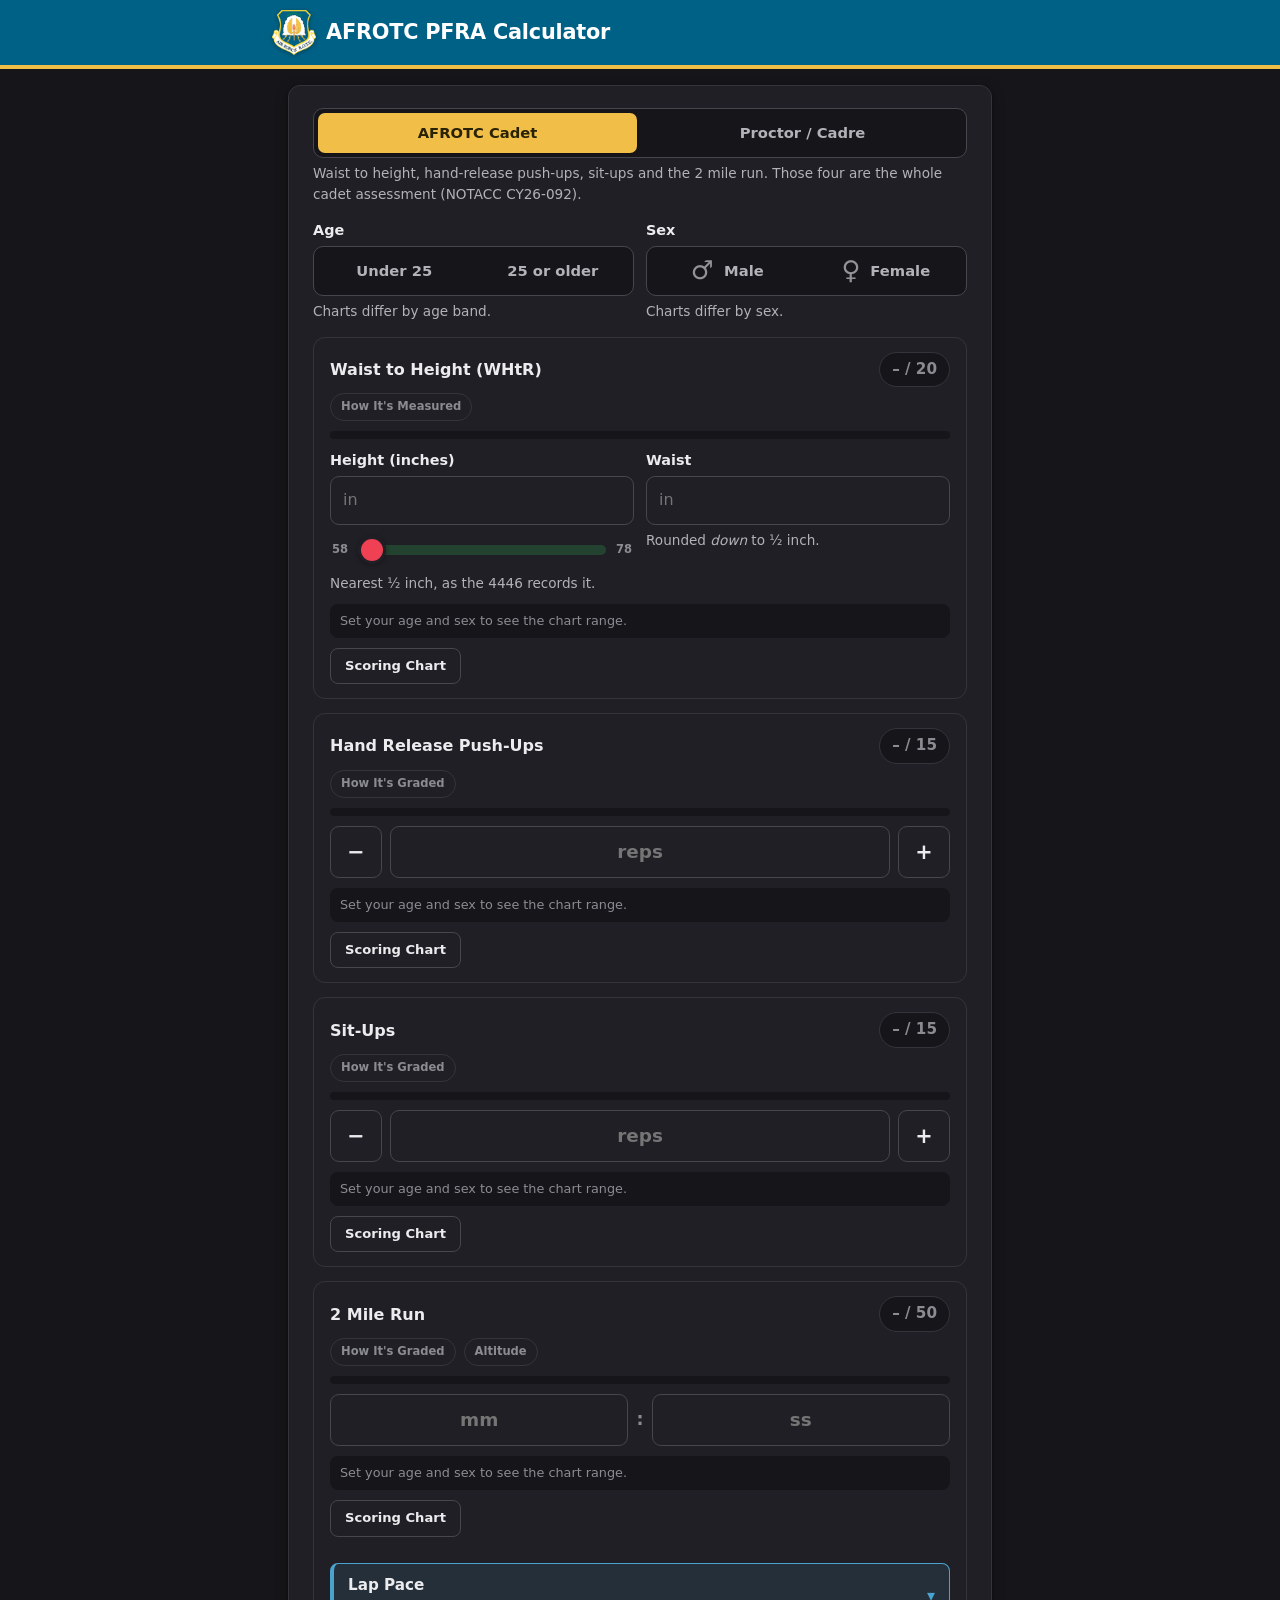
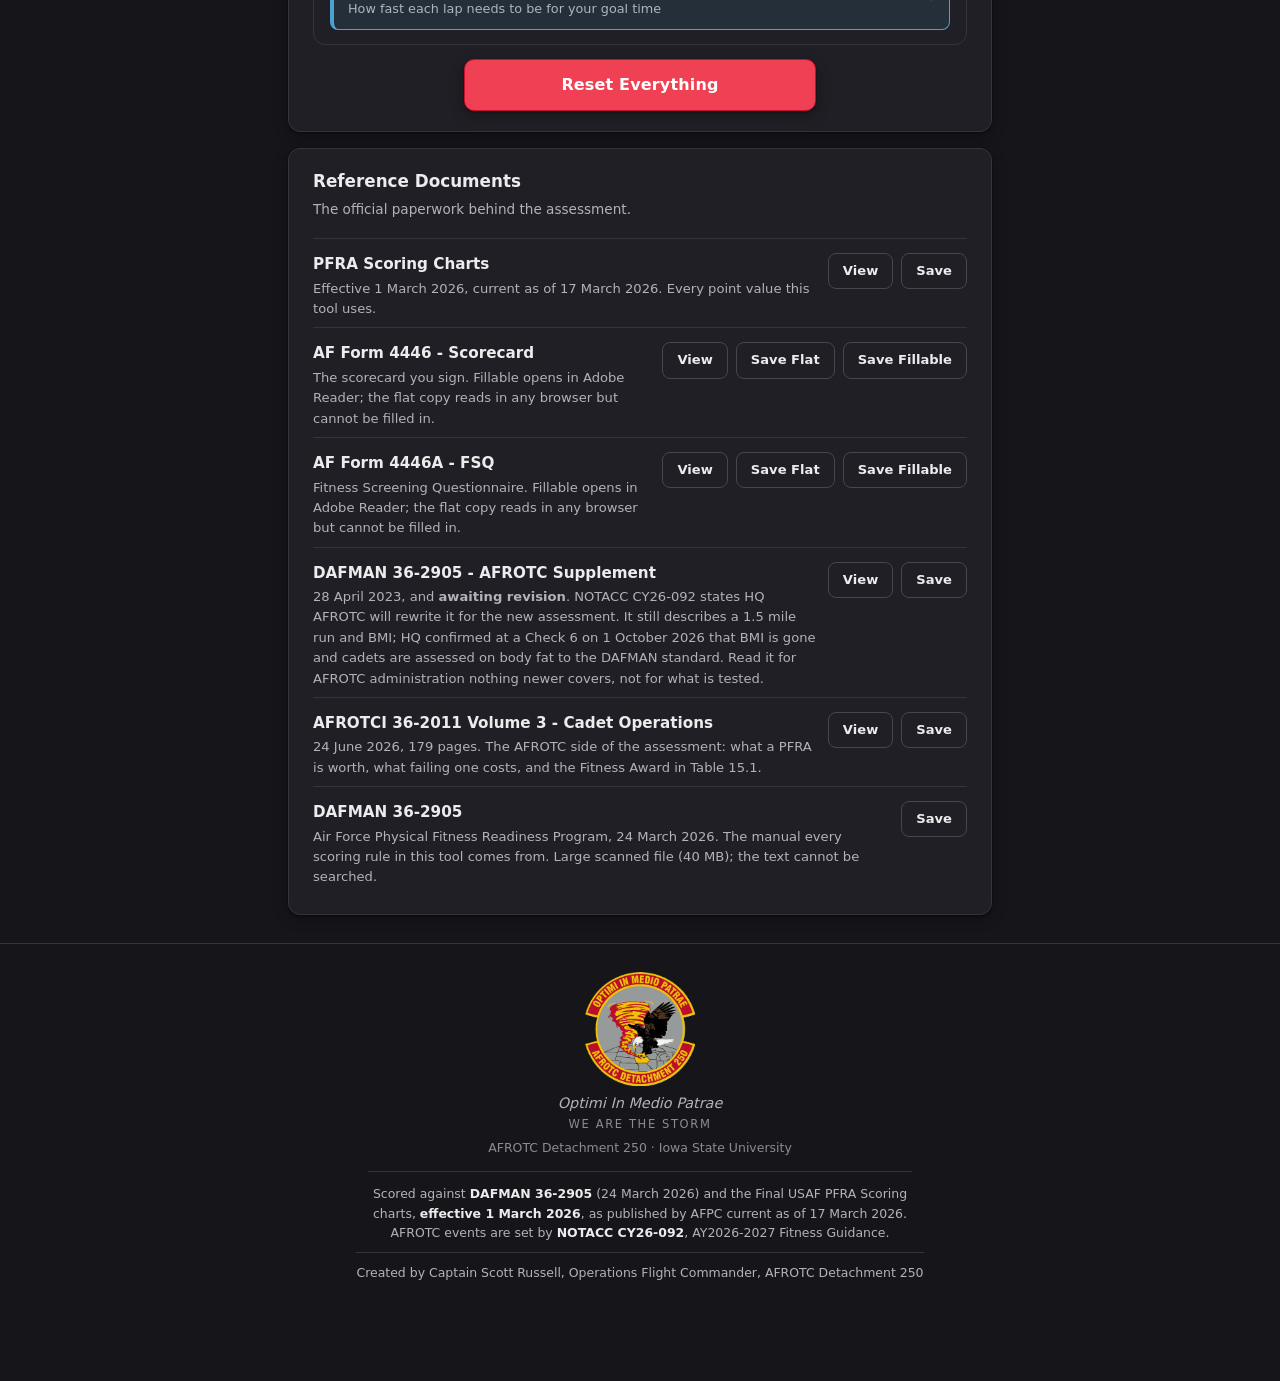
==== index.html @ eb14c76c "Keep Track Layout for the proctor view only Co-Authored-By: Claude Opus 5.5 <noreply@anthropic.com>" ====
<!DOCTYPE html>
<html lang="en">
<head>
<meta charset="utf-8">
<meta name="viewport" content="width=device-width, initial-scale=1, viewport-fit=cover">
<title>AFROTC PFRA Calculator, Det 250</title>
<meta name="description" content="Unofficial PFRA score calculator for AFROTC Detachment 250 cadets at Iowa State University.">
<!-- Dark first so the browser paints scrollbars, form controls and the
     page background dark before the stylesheet arrives. -->
<meta name="color-scheme" content="dark light">
<link rel="icon" href="assets/afrotc-shield-icon.png" type="image/png" sizes="96x96">
<link rel="stylesheet" href="styles.css?v=4d08674d73">
</head>
<body>

<header class="masthead">
  <div class="masthead-inner">
    <div class="mark shield" role="img" aria-label="Air Force ROTC shield"></div>
    <h1>AFROTC PFRA Calculator</h1>
  </div>
</header>

<main>

  <!-- ---------------------------------------------------------------- -->
  <form id="assessment" class="card" novalidate autocomplete="off">

    <!-- Above age and sex because it frames them: the same charts, but a
         different set of things a member is allowed to do.

         No visible heading. It was "Assessing", which read wrongly once the
         second choice became Proctor / Cadre: a proctor runs the assessment
         rather than taking it. The two buttons and the line under them say
         what the switch is; the name is kept for screen readers. -->
    <div class="field" id="field-role">
      <div class="segmented" role="radiogroup" aria-label="Which view of the calculator">
        <button type="button" class="segment on" role="radio" aria-checked="true"
                data-role="cadet">AFROTC Cadet</button>
        <button type="button" class="segment" role="radio" aria-checked="false"
                data-role="cadre">Proctor / Cadre</button>
      </div>
      <!-- Cadet is the default, on load and on Reset Everything, because most
           people opening this are cadets checking their own score. Kept in step
           with ROLE_HINTS.cadet in app.js, which rewrites it on a switch. -->
      <p class="hint" id="role-hint">
        Waist to height, hand-release push-ups, sit-ups and the 2 mile run. Those
        four are the whole cadet assessment (NOTACC CY26-092).
      </p>
    </div>

    <div class="row about-row">
      <div class="field" id="field-age">
        <span class="label-text" id="age-label">Age</span>
        <div class="segmented" role="radiogroup" aria-labelledby="age-label">
          <button type="button" class="segment" role="radio" aria-checked="false"
                  data-band="under25">Under 25</button>
          <button type="button" class="segment" role="radio" aria-checked="false"
                  data-band="older">25 or older</button>
        </div>
        <p class="hint">Charts differ by age band.</p>
      </div>
      <div class="field" id="field-sex">
        <span class="label-text" id="sex-label">Sex</span>
        <div class="segmented" role="radiogroup" aria-labelledby="sex-label">
          <button type="button" class="segment" role="radio" aria-checked="false"
                  data-sex="M"><span class="sex-glyph" aria-hidden="true">♂</span> Male</button>
          <button type="button" class="segment" role="radio" aria-checked="false"
                  data-sex="F"><span class="sex-glyph" aria-hidden="true">♀</span> Female</button>
        </div>
        <p class="hint">Charts differ by sex.</p>
      </div>
    </div>

    <div class="field band-picker" id="band-picker" hidden>
      <label for="age-band">Which band?</label>
      <select id="age-band">
        <option value="">Choose your age band</option>
      </select>
    </div>

    <!-- Body composition, measured first ----------------------------- -->
    <section class="event" data-component="body_composition">
      <div class="event-head">
        <h2>Waist to Height (WHtR)</h2>
        <div class="event-tools">
          <button type="button" class="verbiage-open" data-verbiage="body_composition"
                title="What the assessment administrator reads out">How It's Measured</button>
          <button type="button" class="exempt-toggle" data-exempt="body_composition"
                  title="Cadre and staff on profile. Not authorised for cadets."
                  hidden>Exempt</button>
        </div>
        <output class="chip" id="chip-body_composition" aria-live="polite">&ndash; / 20</output>
      </div>
      <div class="meter" id="meter-body_composition" role="progressbar"
           aria-valuemin="0" aria-valuemax="20" aria-valuenow="0"
           aria-label="Body composition points">
        <div class="meter-fill"></div>
        <div class="meter-mark" hidden></div>
      </div>
      <div class="row measure-row">
        <div class="field">
          <label for="height">Height (inches)</label>
          <input type="number" id="height" inputmode="decimal" min="36" max="90" step="0.5"
                 placeholder="in" enterkeyhint="next">
          <!-- 58 to 78 is the height axis of the waist-to-height grid on page 9
               of the scoring charts. The field itself is left wider: the ratio
               is arithmetic, not a lookup, so a height off the printed grid
               still scores. -->
          <div class="slider-row" id="slider-height">
            <span class="slider-end low">58</span>
            <input type="range" class="slider" id="slide-height" data-component="height"
                   min="58" max="78" step="0.5" value="58" aria-label="Height in inches">
            <span class="slider-end high">78</span>
          </div>
          <p class="hint" id="height-hint">Nearest &frac12; inch, as the 4446 records it.</p>
        </div>
        <div class="field">
          <label for="waist">Waist</label>
          <input type="number" id="waist" inputmode="decimal" min="16" max="70" step="0.5"
                 placeholder="in" enterkeyhint="done">
          <div class="slider-row" id="slider-body_composition" hidden>
            <span class="slider-end low" id="slider-low-body_composition"></span>
            <input type="range" class="slider" id="slide-body_composition"
                   data-component="body_composition" min="0" max="1" step="1" value="0"
                   aria-label="Waist in inches">
            <span class="slider-end high" id="slider-high-body_composition"></span>
          </div>
          <p class="hint">Rounded <em>down</em> to &frac12; inch.</p>
        </div>
      </div>
      <!-- The ratio is what the chart is read on, so it gets said out loud
           rather than left in the lookup line underneath. -->
      <div class="ratio-readout" id="ratio-readout" aria-live="polite" hidden>
        <p class="ratio-label">Waist to height ratio</p>
        <p class="ratio-value" id="ratio-value"></p>
        <p class="ratio-working" id="ratio-working"></p>
      </div>
      <p class="status-note" id="exempt-note-body_composition" hidden></p>
      <div class="range" id="range-body_composition" aria-label="Chart range"></div>
      <p class="below-minimum-note" id="row-body_composition" hidden></p>
      <div class="chart-inline" id="chart-body_composition">
        <button type="button" class="secondary small chart-toggle"
                data-chart="body_composition" aria-expanded="false"
                aria-controls="chart-body-body_composition">Scoring Chart</button>
        <div class="chart-body" id="chart-body-body_composition" hidden></div>
      </div>
    </section>

    <!-- Muscular strength --------------------------------------------- -->
    <section class="event" data-component="muscular_strength">
      <div class="event-head">
        <h2 id="heading-muscular_strength">Hand Release Push-Ups</h2>
        <div class="event-tools">
          <button type="button" class="swap" data-swap="muscular_strength"
                  aria-expanded="false" aria-controls="event-muscular_strength"
                  title="Change exercise">Change Exercise</button>
          <button type="button" class="verbiage-open" data-verbiage="muscular_strength"
                title="What the assessment administrator reads out">How It's Graded</button>
          <button type="button" class="exempt-toggle" data-exempt="muscular_strength"
                  title="Cadre and staff on profile. Not authorised for cadets."
                  hidden>Exempt</button>
        </div>
        <output class="chip" id="chip-muscular_strength" aria-live="polite">&ndash; / 15</output>
      </div>
      <div class="meter" id="meter-muscular_strength" role="progressbar"
           aria-valuemin="0" aria-valuemax="15" aria-valuenow="0"
           aria-label="Muscular strength points">
        <div class="meter-fill"></div>
        <div class="meter-mark" hidden></div>
      </div>
      <p class="alt-note" id="alt-muscular_strength" hidden></p>
      <div class="event-picker" id="event-muscular_strength" hidden>
        <label for="event-select-muscular_strength">Event</label>
        <select id="event-select-muscular_strength" data-component="muscular_strength">
            <option value="hand_release_pushup">Hand release push-ups</option>
            <option value="pushup">Push-ups</option>
        </select>
      </div>
      <div class="stepper">
        <button type="button" class="step" data-step="-1" data-target="hrpu"
                aria-label="One fewer push-up">&minus;</button>
        <input type="number" id="hrpu" inputmode="numeric" min="0" max="200" step="1"
               placeholder="reps" aria-label="Hand release push-up reps" enterkeyhint="next">
        <button type="button" class="step" data-step="1" data-target="hrpu"
                aria-label="One more push-up">+</button>
      </div>
      <div class="slider-row" id="slider-muscular_strength" hidden>
        <span class="slider-end low" id="slider-low-muscular_strength"></span>
        <input type="range" class="slider" id="slide-muscular_strength"
               data-component="muscular_strength" min="0" max="1" step="1" value="0"
               aria-label="Push-up reps">
        <span class="slider-end high" id="slider-high-muscular_strength"></span>
      </div>
      <p class="status-note" id="exempt-note-muscular_strength" hidden></p>
      <div class="range" id="range-muscular_strength" aria-label="Chart range"></div>
      <p class="below-minimum-note" id="row-muscular_strength" hidden></p>
      <div class="chart-inline" id="chart-muscular_strength">
        <button type="button" class="secondary small chart-toggle"
                data-chart="muscular_strength" aria-expanded="false"
                aria-controls="chart-body-muscular_strength">Scoring Chart</button>
        <div class="chart-body" id="chart-body-muscular_strength" hidden></div>
      </div>
    </section>

    <!-- Core endurance ------------------------------------------------ -->
    <section class="event" data-component="core_endurance">
      <div class="event-head">
        <h2 id="heading-core_endurance">Sit-Ups</h2>
        <div class="event-tools">
          <button type="button" class="swap" data-swap="core_endurance"
                  aria-expanded="false" aria-controls="event-core_endurance"
                  title="Change exercise">Change Exercise</button>
          <button type="button" class="verbiage-open" data-verbiage="core_endurance"
                title="What the assessment administrator reads out">How It's Graded</button>
          <button type="button" class="exempt-toggle" data-exempt="core_endurance"
                  title="Cadre and staff on profile. Not authorised for cadets."
                  hidden>Exempt</button>
        </div>
        <output class="chip" id="chip-core_endurance" aria-live="polite">&ndash; / 15</output>
      </div>
      <div class="meter" id="meter-core_endurance" role="progressbar"
           aria-valuemin="0" aria-valuemax="15" aria-valuenow="0"
           aria-label="Core endurance points">
        <div class="meter-fill"></div>
        <div class="meter-mark" hidden></div>
      </div>
      <p class="alt-note" id="alt-core_endurance" hidden></p>
      <div class="event-picker" id="event-core_endurance" hidden>
        <label for="event-select-core_endurance">Event</label>
        <select id="event-select-core_endurance" data-component="core_endurance">
            <option value="situp">Sit-ups</option>
            <option value="cross_leg_reverse_crunch">Cross-leg reverse crunch</option>
            <option value="forearm_plank">Forearm plank</option>
        </select>
      </div>
      <div class="stepper" id="core-reps">
        <button type="button" class="step" data-step="-1" data-target="situp"
                aria-label="One fewer rep">&minus;</button>
        <input type="number" id="situp" inputmode="numeric" min="0" max="200" step="1"
               placeholder="reps" aria-label="Core endurance reps" enterkeyhint="next">
        <button type="button" class="step" data-step="1" data-target="situp"
                aria-label="One more rep">+</button>
      </div>
      <div class="time-inputs" id="core-hold" hidden>
        <input type="number" id="plank-min" inputmode="numeric" min="0" max="59" step="1"
               placeholder="mm" aria-label="Plank minutes" enterkeyhint="next">
        <span class="time-colon" aria-hidden="true">:</span>
        <input type="number" id="plank-sec" inputmode="numeric" min="0" max="59" step="1"
               placeholder="ss" aria-label="Plank seconds" enterkeyhint="next">
      </div>
      <div class="slider-row" id="slider-core_endurance" hidden>
        <span class="slider-end low" id="slider-low-core_endurance"></span>
        <input type="range" class="slider" id="slide-core_endurance"
               data-component="core_endurance" min="0" max="1" step="1" value="0"
               aria-label="Core endurance reps">
        <span class="slider-end high" id="slider-high-core_endurance"></span>
      </div>
      <p class="status-note" id="exempt-note-core_endurance" hidden></p>
      <div class="range" id="range-core_endurance" aria-label="Chart range"></div>
      <p class="below-minimum-note" id="row-core_endurance" hidden></p>
      <div class="chart-inline" id="chart-core_endurance">
        <button type="button" class="secondary small chart-toggle"
                data-chart="core_endurance" aria-expanded="false"
                aria-controls="chart-body-core_endurance">Scoring Chart</button>
        <div class="chart-body" id="chart-body-core_endurance" hidden></div>
      </div>
    </section>

    <!-- Cardiorespiratory --------------------------------------------- -->
    <section class="event" data-component="cardiorespiratory">
      <div class="event-head">
        <h2 id="heading-cardiorespiratory">2 Mile Run</h2>
        <div class="event-tools">
          <button type="button" class="swap" data-swap="cardiorespiratory"
                  aria-expanded="false" aria-controls="event-cardiorespiratory"
                  title="Change exercise">Change Exercise</button>
          <button type="button" class="verbiage-open" data-verbiage="cardiorespiratory"
                title="What the assessment administrator reads out">How It's Graded</button>
          <button type="button" class="exempt-toggle" data-exempt="cardiorespiratory"
                  title="Cadre and staff on profile. Not authorised for cadets."
                  hidden>Exempt</button>
          <button type="button" class="swap" id="altitude-toggle"
                  aria-expanded="false" aria-controls="altitude-panel"
                  title="Altitude time correction">Altitude</button>
        </div>
        <output class="chip" id="chip-cardiorespiratory" aria-live="polite">&ndash; / 50</output>
      </div>
      <div class="meter" id="meter-cardiorespiratory" role="progressbar"
           aria-valuemin="0" aria-valuemax="50" aria-valuenow="0"
           aria-label="Cardiorespiratory points">
        <div class="meter-fill"></div>
        <div class="meter-mark" hidden></div>
      </div>
      <p class="alt-note" id="alt-cardiorespiratory" hidden></p>
      <!-- A group rather than an elevation: the four blocks are what Attachment 3
           is printed as, so a cadre member picks the row they are reading. It
           also sidesteps the printed ranges overlapping at their ends. The
           options are filled from the data file so the table and this list
           cannot drift apart. -->
      <div class="event-picker" id="altitude-panel" hidden>
        <label for="altitude-group">Test altitude</label>
        <select id="altitude-group">
          <option value="">Below 5,250 ft: no correction</option>
        </select>
        <p class="hint" id="altitude-note">
          DAFMAN 36-2905 Attachment 3. No correction applies below 5,250 feet,
          and none applies at Field Training whatever the elevation (2023 AFROTC
          Supplement para 5.5.7, awaiting revision). Det 250 assesses at Ames,
          about 955 feet.
        </p>
      </div>
      <div class="event-picker" id="event-cardiorespiratory" hidden>
        <label for="event-select-cardiorespiratory">Event</label>
        <select id="event-select-cardiorespiratory" data-component="cardiorespiratory">
            <option value="run_2mile">2 mile run</option>
            <option value="hamr_20m">20 meter HAMR</option>
            <option value="walk_2km">2 kilometer walk</option>
        </select>
      </div>
      <div class="time-inputs" id="cardio-time">
        <input type="number" id="run-min" inputmode="numeric" min="0" max="59" step="1"
               placeholder="mm" aria-label="Run minutes" enterkeyhint="next">
        <span class="time-colon" aria-hidden="true">:</span>
        <input type="number" id="run-sec" inputmode="numeric" min="0" max="59" step="1"
               placeholder="ss" aria-label="Run seconds" enterkeyhint="next">
      </div>
      <div class="stepper" id="cardio-shuttles" hidden>
        <button type="button" class="step" data-step="-1" data-target="hamr"
                aria-label="One fewer shuttle">&minus;</button>
        <input type="number" id="hamr" inputmode="numeric" min="0" max="300" step="1"
               placeholder="shuttles" aria-label="HAMR shuttles" enterkeyhint="next">
        <button type="button" class="step" data-step="1" data-target="hamr"
                aria-label="One more shuttle">+</button>
      </div>
      <!-- The count is what the chart scores; the level is what the tally sheet
           records and what the beep track calls out. -->
      <p class="hint" id="hamr-level" hidden></p>
      <div class="slider-row" id="slider-cardiorespiratory" hidden>
        <span class="slider-end low" id="slider-low-cardiorespiratory"></span>
        <input type="range" class="slider" id="slide-cardiorespiratory"
               data-component="cardiorespiratory" min="0" max="1" step="1" value="0"
               aria-label="Run time">
        <span class="slider-end high" id="slider-high-cardiorespiratory"></span>
      </div>
      <div class="altitude-applied" id="altitude-applied" aria-live="polite" hidden>
        <p class="altitude-applied-tag" id="altitude-applied-tag"></p>
        <p class="altitude-applied-change">
          <span id="altitude-from"></span>
          <span class="altitude-arrow" aria-hidden="true">&rarr;</span>
          <span class="altitude-to" id="altitude-to"></span>
        </p>
        <p class="altitude-applied-detail" id="altitude-applied-detail"></p>
      </div>
      <p class="status-note" id="exempt-note-cardiorespiratory" hidden></p>
      <div class="range" id="range-cardiorespiratory" aria-label="Chart range"></div>
      <div class="document inline-doc" id="doc-hamr" hidden>
        <div class="document-head">
          <div>
            <p class="document-name">HAMR shuttle tally sheet</p>
            <p class="document-note">
              Mark an O for each shuttle completed, an X for each missed. Three
              consecutive misses ends the test.
            </p>
          </div>
          <div class="document-actions">
            <button type="button" class="secondary small view-toggle"
                    aria-expanded="false">View</button>
            <a class="secondary small doc-link" href="references/hamr-shuttle-tally.pdf"
               download>Save</a>
          </div>
        </div>
        <div class="viewer" hidden></div>
      </div>

      <!-- No View button: 9 MB of audio is a download, not something to open
           inline on a phone on cellular. -->
      <div class="document inline-doc" id="doc-hamr-audio" hidden>
        <div class="document-head">
          <div>
            <p class="document-name">HAMR pacing audio</p>
            <p class="document-note">
              The official beep track the shuttle run is paced to. 9 MB, so
              download it before test day rather than streaming it on the field.
            </p>
          </div>
          <div class="document-actions">
            <a class="secondary small doc-link" href="references/hamr-audio.m4a"
               download>Save</a>
          </div>
        </div>
        <div class="viewer" hidden></div>
      </div>
      <p class="below-minimum-note" id="row-cardiorespiratory" hidden></p>
      <div class="chart-inline" id="chart-cardiorespiratory">
        <button type="button" class="secondary small chart-toggle"
                data-chart="cardiorespiratory" aria-expanded="false"
                aria-controls="chart-body-cardiorespiratory">Scoring Chart</button>
        <div class="chart-body" id="chart-body-cardiorespiratory" hidden></div>
      </div>

      <!-- Where to put the marks ----------------------------------------
           A track is painted for the events it was built for, and a PFRA is
           not one of them: 2 miles is eight laps and 18.7 m over on a 400,
           and the 2 km walk is six laps and 200 m on a 300. Someone has to
           wheel that out before anyone runs, which is a job done at the
           track rather than at a desk, so it sits in the same section as the
           event it is for and folds away like the scoring chart.

           Shown for the run and the walk, which are the two events assessed
           on a marked course. The HAMR is run between two lines 20 m apart
           and has nothing to lay out. -->
      <div class="chart-inline" id="track-inline" hidden>
        <div class="course-toggles">
          <button type="button" class="secondary small" id="track-toggle"
                  aria-expanded="false" aria-controls="course-body">Track Layout</button>
        </div>
        <!-- The lap pace is for every member who runs, so it is a bar of its
             own rather than one more chip beside the proctor's layout. Last
             before the body, so what it opens appears directly under it. -->
        <button type="button" class="pace-bar" id="pace-toggle"
                aria-expanded="false" aria-controls="course-body">
          <span class="pace-bar-title">Lap Pace</span>
          <span class="pace-bar-hint">How fast each lap needs to be for your goal time</span>
          <span class="pace-bar-chevron" aria-hidden="true">&#9662;</span>
        </button>
        <div class="chart-body track-body" id="course-body" hidden>
          <div class="track-pickers">
            <div class="field">
              <label for="slide-track-distance">Distance</label>
              <div class="slider-row">
                <span class="slider-end low" id="track-distance-low"></span>
                <input type="range" class="slider" id="slide-track-distance"
                       min="0" max="3" step="1" value="0"
                       aria-label="Distance being run">
                <span class="slider-end high" id="track-distance-high"></span>
              </div>
              <p class="track-picked" id="track-distance-picked" aria-live="polite"></p>
            </div>
            <div class="field">
              <label for="slide-track-length">Track</label>
              <div class="slider-row">
                <!-- The end labels and the range are filled from TRACK_LENGTHS,
                     so adding a track size is a change to that list alone. -->
                <span class="slider-end low" id="track-length-low"></span>
                <input type="range" class="slider" id="slide-track-length"
                       min="0" max="2" step="1" value="2"
                       aria-label="Track size">
                <span class="slider-end high" id="track-length-high"></span>
              </div>
              <!-- A lap somebody measured themselves. Filling it takes over
                   from the slider; moving the slider hands control back. -->
              <div class="custom-lap">
                <label for="custom-lap">or a measured lap</label>
                <input type="number" id="custom-lap" inputmode="decimal" min="50" max="1000"
                       step="1" placeholder="m" aria-label="Measured lap length">
                <!-- A measuring wheel counts in feet, so the reading often
                     arrives that way. The unit says what the number means; it
                     does not convert what is already typed. -->
                <select id="custom-lap-unit" aria-label="Units of the measured lap">
                  <option value="m">m</option>
                  <option value="ft">ft</option>
                </select>
              </div>
              <p class="track-picked" id="track-length-picked" aria-live="polite"></p>
            </div>
          </div>

          <div id="pace-section" hidden>
          <!-- Lap pace: what a member wants. Marking the track is what the
               person running the assessment wants. They share the distance
               and the lap above, because a split is only a number once you
               know how long a lap is and how many of them there are, but they
               are opened separately because they are for different people. -->
          <div class="pace">
            <div class="field pace-field">
              <label for="pace-min">Pace for a finishing time of</label>
              <div class="time-inputs">
                <input type="number" id="pace-min" inputmode="numeric" min="0" max="59"
                       step="1" placeholder="mm" aria-label="Target minutes">
                <span class="time-colon" aria-hidden="true">:</span>
                <input type="number" id="pace-sec" inputmode="numeric" min="0" max="59"
                       step="1" placeholder="ss" aria-label="Target seconds">
              </div>
              <!-- Ends come from the chart, so the track has to know the sex
                   and age band before it can draw them. A time outside them
                   is still typed in: the handle pins and the pace is worked
                   out from what was typed, as the scoring sliders do. -->
              <div class="slider-row" id="slider-pace" hidden>
                <span class="slider-end low" id="pace-low"></span>
                <input type="range" class="slider" id="slide-pace" data-component="pace"
                       min="0" max="1" step="1" value="0"
                       aria-label="Target finishing time">
                <span class="slider-end high" id="pace-high"></span>
              </div>
            </div>
            <div class="pace-readout" id="pace-readout" hidden>
              <p class="pace-label">Every lap</p>
              <p class="pace-value" id="pace-lap"></p>
              <p class="pace-working" id="pace-working"></p>
              <p class="pace-partial" id="pace-partial" hidden></p>
            </div>
            <!-- Where the odd first stretch is. Simpler than the layout below:
                 one start, one finish, and the part lap between them. -->
            <div class="track-figure pace-figure" id="pace-figure"></div>
          </div>
          </div>
          <div id="track-section" hidden>
          <div class="track-figure" id="track-figure"></div>
          <div class="track-groups" id="track-groups"></div>
          <p class="hint" id="track-note"></p>

          <!-- The person marking the track is outside with a wheel, not at a
               screen. This prints the layout on its own sheet: the result
               record and this are two different documents and only one of them
               goes out at a time, which is what body.printing-track decides. -->
          <button type="button" class="secondary small" id="print-track">Print Layout</button>
          </div>
        </div>
      </div>
      <!-- Only the run and the walk: those are the events a member can leave
           part-way through. Stopping early on push-ups or sit-ups is just a
           lower count, which is what the verbiage says happens. -->
      <button type="button" class="not-done" id="dnf-run"
              data-status-for="run" hidden>Did Not Finish</button>
      <p class="status-note" id="status-run" hidden></p>
    </section>

    <!-- Secondary body fat assessment ---------------------------------------
         Last, because it is the last thing that happens. DAFMAN 36-2905 para
         3.15.4.7 calls for a BFA only when the waist to height ratio is 0.55
         or higher AND the member is not meeting PFRA standards, and whether
         they are meeting them is not known until all four components have been
         assessed. Sitting under the waist field it read as a fifth measurement
         of body composition; sitting here it reads as what it is, a step taken
         after the assessment on the strength of the whole result.

         Para 3.7.2 makes passing it exempt the body composition component,
         which changes the composite, so it belongs in the calculator rather
         than in a footnote. The panel stays out of the way until the ratio
         reaches 0.55, which is the earliest point at which any of it applies. -->
    <div class="bfa" id="bfa" hidden>
      <!-- Every other block in the form is titled, and this one now sits
           among them rather than inside one, so it is titled too. -->
      <h2 class="bfa-title">Secondary Body Fat Assessment</h2>
      <p class="bfa-trigger" id="bfa-trigger"></p>
      <!-- Para 3.15.4.7 needs both a ratio of 0.55 or higher and an assessment
           that does not meet standards, so the measurement fields only open
           when both hold. This is the way in for anyone who wants the number
           anyway: a cadre member counselling a cadet who passed this time, or
           a diagnostic run. -->
      <button type="button" class="bfa-optional" id="bfa-optional" hidden></button>
      <div class="bfa-body" id="bfa-body" hidden>
        <!-- Tape first and tape by default: para 3.15.4.7 prefers the InBody
             where one is available, but a detachment assessment is run with a
             tape in hand far more often than beside a scale, so the method
             that is actually used is the one that does not need selecting. -->
        <div class="bfa-methods" role="group" aria-label="Body fat assessment method">
          <button type="button" class="bfa-method on" data-bfa-method="tape">Tape</button>
          <button type="button" class="bfa-method" data-bfa-method="scale">InBody Scale</button>
        </div>
        <p class="hint" id="bfa-method-hint"></p>

        <div class="row bfa-fields" id="bfa-fields-scale" hidden>
          <div class="field">
            <label for="bfa-percent">Body Fat (percent)</label>
            <input type="number" id="bfa-percent" inputmode="decimal" min="0" max="75"
                   step="0.1" placeholder="%">
            <!-- The field runs 0 to 75 because a scale will report whatever it
                 reports; the track is narrowed to the range a reading actually
                 falls in, the same way the height track is narrowed to the
                 chart's own grid. A reading outside it pins the handle. -->
            <div class="slider-row">
              <span class="slider-end low">5</span>
              <input type="range" class="slider" id="slide-bfa-percent"
                     data-bfa-slider="bfa-percent" min="5" max="50" step="0.1" value="5"
                     aria-label="Body fat percent">
              <span class="slider-end high">50</span>
            </div>
            <p class="hint">As the scale reports it.</p>
          </div>
        </div>

        <div class="row bfa-fields" id="bfa-fields-tape">
          <div class="field">
            <label for="bfa-neck">Neck</label>
            <input type="number" id="bfa-neck" inputmode="decimal" min="8" max="30"
                   step="0.25" placeholder="in">
            <div class="slider-row">
              <span class="slider-end low">11</span>
              <input type="range" class="slider" id="slide-bfa-neck"
                     data-bfa-slider="bfa-neck" min="11" max="23" step="0.25" value="11"
                     aria-label="Neck in inches">
              <span class="slider-end high">23</span>
            </div>
            <p class="hint">Rounded <em>up</em> to &frac14; inch.</p>
          </div>
          <div class="field" id="bfa-field-abdomen">
            <label for="bfa-abdomen">Abdomen</label>
            <input type="number" id="bfa-abdomen" inputmode="decimal" min="16" max="80"
                   step="0.25" placeholder="in">
            <div class="slider-row">
              <span class="slider-end low">26</span>
              <input type="range" class="slider" id="slide-bfa-abdomen"
                     data-bfa-slider="bfa-abdomen" min="26" max="54" step="0.25" value="26"
                     aria-label="Abdomen in inches">
              <span class="slider-end high">54</span>
            </div>
            <p class="hint">At the navel. Rounded <em>down</em>.</p>
          </div>
          <div class="field" id="bfa-field-waist" hidden>
            <label for="bfa-waist">Natural Waist</label>
            <input type="number" id="bfa-waist" inputmode="decimal" min="16" max="80"
                   step="0.25" placeholder="in">
            <div class="slider-row">
              <span class="slider-end low">22</span>
              <input type="range" class="slider" id="slide-bfa-waist"
                     data-bfa-slider="bfa-waist" min="22" max="50" step="0.25" value="22"
                     aria-label="Natural waist in inches">
              <span class="slider-end high">50</span>
            </div>
            <p class="hint">Narrowest point. Rounded <em>down</em>.</p>
          </div>
          <div class="field" id="bfa-field-buttocks" hidden>
            <label for="bfa-buttocks">Buttocks</label>
            <input type="number" id="bfa-buttocks" inputmode="decimal" min="20" max="90"
                   step="0.25" placeholder="in">
            <div class="slider-row">
              <span class="slider-end low">30</span>
              <input type="range" class="slider" id="slide-bfa-buttocks"
                     data-bfa-slider="bfa-buttocks" min="30" max="58" step="0.25" value="30"
                     aria-label="Buttocks in inches">
              <span class="slider-end high">58</span>
            </div>
            <p class="hint">Widest point. Rounded <em>down</em>.</p>
          </div>
        </div>

        <div class="bfa-result" id="bfa-result" hidden>
          <p class="bfa-verdict" id="bfa-verdict"></p>
          <p class="bfa-working" id="bfa-working"></p>
        </div>
        <p class="bfa-note" id="bfa-note" hidden></p>
        <button type="button" class="bfa-apply" id="bfa-apply" hidden></button>
      </div>
    </div>

    <div class="form-footer">
      <button type="button" class="reset-button" id="reset-all"
              title="Puts the whole page back to how it loads.">Reset Everything</button>
    </div>
  </form>

  <!-- ---------------------------------------------------------------- -->
  <section id="results" class="results" hidden>

    <p class="print-only print-caveat">
      Official scores come from the Fitness Assessment Cell and the UFPM or MFL who
      administers the assessment.
    </p>

    <div class="card scoreboard" id="scoreboard">
      <p class="scoreboard-label">Composite</p>
      <p class="composite" id="composite">&ndash;</p>
      <p class="verdict" id="verdict"></p>
      <p class="band" id="band"></p>
      <div class="meter meter-composite" id="meter-composite" role="progressbar"
           aria-valuemin="0" aria-valuemax="100" aria-valuenow="0"
           aria-label="Composite score">
        <div class="meter-fill"></div>
        <div class="meter-mark" hidden></div>
      </div>
      <p class="meter-legend" id="meter-legend"></p>
      <!-- Where the composite came from, under the number it adds up to. Each
           component's points are also on its own card, but on a phone those
           cards are several screens above this one. A row takes you back to
           its card. Screen only: the printed sheet has its own table. -->
      <ul class="breakdown" id="breakdown" aria-label="Points by component"></ul>
      <!-- Only on an assessment with a component exempt. Two things about such
           a composite are not readable off the number: it was divided by
           something other than 100, and it cannot be rated Excellent. Both are
           said here, next to the number, rather than left to the reference
           list at the bottom of the page. -->
      <div class="exempt-explainer" id="exempt-explainer" hidden>
        <p class="exempt-headline" id="exempt-headline"></p>
        <p class="exempt-math" id="exempt-math"></p>
        <p class="exempt-cap" id="exempt-cap"></p>
      </div>
      <p class="award-line" id="award-line" hidden></p>
      <p class="gap-line" id="gap-line" hidden></p>
    </div>

    <!-- Screen only. The printed page is reached through this rather than
         through the browser's own menu, because a cadet on a phone will not
         find that menu and the result is the thing worth keeping. -->
    <div class="result-actions">
      <button type="button" class="secondary" id="print-result">Print Result</button>
      <!-- The tool keeps nothing, so a link is the only way to hand a result to
           anyone. Everything needed to rebuild it travels in the address; the
           only copy is the one the member chooses to send. -->
      <button type="button" class="secondary" id="share-result">Copy Link</button>
      <p class="hint" id="share-note" hidden></p>
    </div>

    <!-- Paper only, and built by renderPrintSummary().
         On screen each component's measurement is in its own field and its
         score in its own chip, spread down a form that print drops. On paper
         there is no form, so the scoreboard would be a composite with nothing
         behind it. This is that: what was entered and what it earned, four
         rows, in the order the components are assessed. -->
    <div class="print-only print-summary" id="print-summary"></div>

    <div class="card failures" id="failures" hidden>
      <h2>Why This Is Unsatisfactory</h2>
      <ul id="failure-list"></ul>
    </div>

    <div class="card" id="warnings-card" hidden>
      <h2>Worth Knowing</h2>
      <ul id="warning-list"></ul>
    </div>

    <div class="card" id="aim-card">
      <h2>Aim for a Score</h2>
      <p class="card-intro">Enter a composite you want and see what reaches it.</p>
      <div class="row target-row">
        <div class="field">
          <label for="target">Target composite</label>
          <input type="number" id="target" inputmode="decimal" min="0" max="100" step="0.5"
                 value="75">
          <!-- Says why the box holds the number it does, until the member types
               their own. -->
          <p class="hint" id="target-why" hidden></p>
        </div>
        <button type="button" class="secondary" id="plan-button">Show me how</button>
      </div>
      <p class="error" id="target-error" hidden></p>
      <div id="target-plans"></div>
    </div>

    <details class="card foldable">
      <summary>
        <h2>The Rules Behind These Numbers</h2>
        <span class="summary-hint">DAFMAN 36-2905 and NOTACC CY26-092</span>
      </summary>
      <div id="reference-list"></div>
    </details>

  </section>

  <!-- ---------------------------------------------------------------- -->
  <!-- The track layout as its own printed sheet. Never on screen: it is a
       second copy of what the panel in the form already shows, and it exists
       out here because print drops that form whole. renderTrackPrint() fills
       it from the same plan the panel is drawn from. -->
  <section class="track-sheet" id="track-print" hidden aria-hidden="true"></section>

  <!-- ---------------------------------------------------------------- -->
  <!-- Folded away by default. It is worth knowing once, not reading every
       time a score is worked out, and none of it changes the arithmetic. -->
  <section class="card" id="proctor-card">
    <details class="pretest">
      <summary>
        <span class="pretest-title">PFRA Proctor Details</span>
      </summary>

      <div class="pretest-item">
        <h3>An AED has to be there</h3>
        <p>
          Official assessments and PT are run with an automated external
          defibrillator present, inside the building or within 100 feet,
          and it stays on site until everyone has left the area. If there is no
          AED, the assessment does not run.
        </p>
        <p class="pretest-cite">AFROTCI 36-2011 V3, para 10.6.2, citing DAFMAN 36-2905</p>
      </div>

      <div class="pretest-item">
        <h3>How the day runs</h3>
        <p>
          The Fitness Screening Questionnaire is completed before anything else,
          and may be re-accomplished if something has changed since. On a cadet's
          FSQ, questions 2 and 3 do not apply: cadets are not sickle cell tested
          until their first duty station. All three physical components are done
          inside a <strong>3 hour window</strong> on the same day. Up to a
          <strong>3 minute warm-up</strong> is allowed before the run, the HAMR
          or the walk.
        </p>
        <p>
          Body composition may be measured separately from the rest, by
          <strong>no more than 5 duty days</strong>. Outside that window the
          assessment counts as a did-not-finish and has to be done again.
        </p>
        <p class="pretest-cite">
          DAFMAN 36-2905 paras 3.15.9, 3.4.3 and Attachment 2. The 2023 AFROTC
          Supplement says 3 days, but it predates this assessment and HQ AFROTC
          has said it will be revised.
        </p>
      </div>

      <div class="pretest-item">
        <h3>If you are on a medical restriction</h3>
        <p>
          Cadets are deferred from the assessment while on Medical Restriction
          Status. On release there is a <strong>42 day reconditioning
          period</strong>, and you cannot be made to test during it, though
          you may choose to, in which case the assessment counts. The
          requirement is to pass no later than the <strong>60th calendar
          day</strong> after removal from MRS.
        </p>
        <p class="pretest-cite">AFROTCI 36-2011 V3, paras 8.7.2 and 8.7.2.1</p>
      </div>

      <div class="pretest-item">
        <h3>Before the assessment can be official</h3>
        <p>
          The 2 mile run course has to be measured and certified with a
          measuring wheel first, or in coordination with the university. A
          sports physical is valid for <strong>one calendar year</strong> from
          the date of examination.
        </p>
        <p class="pretest-cite">NOTACC CY26-092, AY2026-2027 Fitness Guidance</p>
      </div>

      <div class="pretest-item">
        <h3>After an Unsatisfactory</h3>
        <p>
          A cadet has <strong>42 days</strong> before being required to test
          again. You may choose to retest inside that window, but cadre must
          counsel you first that it counts as an official assessment and that
          you are giving up the 42 days.
        </p>
        <p class="pretest-cite">
          AFROTC Supplement para 5.5.1.4, from the 2023 supplement, which is
          awaiting revision. Nothing newer replaces it.
        </p>
      </div>

      <p class="pretest-footer">
        A summary, not a substitute. In order: NOTACC CY26-092, then AFROTCI
        36-2011 V3, then DAFMAN 36-2905. The 2023 AFROTC Supplement is awaiting
        revision and is last, not first. All of them are below.
      </p>
    </details>
  </section>

  <!-- ---------------------------------------------------------------- -->
  <section class="card documents">
    <h2>Reference Documents</h2>
    <p class="card-intro">The official paperwork behind the assessment.</p>

    <div class="document">
      <div class="document-head">
        <div>
          <p class="document-name">PFRA Scoring Charts</p>
          <p class="document-note">
            Effective 1 March 2026, current as of 17 March 2026. Every point value
            this tool uses.
          </p>
        </div>
        <div class="document-actions">
          <button type="button" class="secondary small view-toggle"
                  aria-expanded="false">View</button>
          <a class="secondary small doc-link" href="references/pfra-scoring-charts.pdf"
             download>Save</a>
        </div>
      </div>
      <div class="viewer" hidden></div>
    </div>

    <div class="document">
      <div class="document-head">
        <div>
          <p class="document-name">AF Form 4446 - Scorecard</p>
          <p class="document-note">The scorecard you sign.</p>
        </div>
        <div class="document-actions">
          <button type="button" class="secondary small view-toggle" aria-expanded="false"
                  hidden>View</button>
          <a class="secondary small doc-flat" href="references/af-form-4446-flat.pdf"
             download hidden>Save Flat</a>
          <a class="secondary small doc-link" href="references/af-form-4446.pdf"
             download>Save Fillable</a>
        </div>
      </div>
      <div class="viewer" hidden></div>
    </div>

    <div class="document">
      <div class="document-head">
        <div>
          <p class="document-name">AF Form 4446A - FSQ</p>
          <p class="document-note">Fitness Screening Questionnaire.</p>
        </div>
        <div class="document-actions">
          <button type="button" class="secondary small view-toggle" aria-expanded="false"
                  hidden>View</button>
          <a class="secondary small doc-flat" href="references/af-form-4446a-fsq-flat.pdf"
             download hidden>Save Flat</a>
          <a class="secondary small doc-link" href="references/af-form-4446a-fsq.pdf"
             download>Save Fillable</a>
        </div>
      </div>
      <div class="viewer" hidden></div>
    </div>

    <div class="document">
      <div class="document-head">
        <div>
          <p class="document-name">DAFMAN 36-2905 - AFROTC Supplement</p>
          <p class="document-note">
            28 April 2023, and <strong>awaiting revision</strong>. NOTACC
            CY26-092 states HQ AFROTC will rewrite it for the new assessment. It
            still describes a 1.5 mile run and BMI; HQ confirmed at a Check 6 on
            1 October 2026 that BMI is gone and cadets are assessed on body fat
            to the DAFMAN standard. Read it for AFROTC administration nothing
            newer covers, not for what is tested.
          </p>
        </div>
        <div class="document-actions">
          <button type="button" class="secondary small view-toggle"
                  aria-expanded="false">View</button>
          <a class="secondary small doc-link" href="references/dafman-36-2905-afrotcsup.pdf"
             download>Save</a>
        </div>
      </div>
      <div class="viewer" hidden></div>
    </div>

    <div class="document">
      <div class="document-head">
        <div>
          <p class="document-name">AFROTCI 36-2011 Volume 3 - Cadet Operations</p>
          <p class="document-note">
            24 June 2026, 179 pages. The AFROTC side of the assessment: what a
            PFRA is worth, what failing one costs, and the Fitness Award in
            Table 15.1.
          </p>
        </div>
        <div class="document-actions">
          <button type="button" class="secondary small view-toggle"
                  aria-expanded="false">View</button>
          <a class="secondary small doc-link" href="references/afrotci-36-2011v3.pdf"
             download>Save</a>
        </div>
      </div>
      <div class="viewer" hidden></div>
    </div>

    <!-- No View button: this is a 116 page scan with no text layer, and the
         file is not linearised, so a browser has to pull all 40 MB before it
         can draw page one. On a phone on cellular that is a trap, so the only
         action is a deliberate download. -->
    <div class="document">
      <div class="document-head">
        <div>
          <p class="document-name">DAFMAN 36-2905</p>
          <p class="document-note">
            Air Force Physical Fitness Readiness Program, 24 March 2026. The manual
            every scoring rule in this tool comes from. Large scanned file (40 MB);
            the text cannot be searched.
          </p>
        </div>
        <div class="document-actions">
          <a class="secondary small doc-link" href="references/dafman-36-2905.pdf"
             download>Save</a>
        </div>
      </div>
      <div class="viewer" hidden></div>
    </div>
  </section>

</main>

<!-- Filled by app.js when a Verbiage button is pressed. A native <dialog> so
     Escape closes it, focus is trapped, and the page behind it is inert without
     any of that being written here. -->
<dialog id="verbiage" class="verbiage" aria-labelledby="verbiage-title">
  <form method="dialog" class="verbiage-head">
    <h2 id="verbiage-title"></h2>
    <button class="secondary small" value="close" autofocus>Close</button>
  </form>
  <p class="verbiage-direction" id="verbiage-direction" hidden></p>
  <div id="verbiage-body"></div>
  <p class="verbiage-source" id="verbiage-source"></p>
</dialog>

<!-- Running total, always in reach on a phone -------------------------- -->
<div class="tally" id="tally" hidden>
  <button type="button" class="tally-inner" id="tally-button">
    <span class="tally-score" id="tally-score">&ndash;</span>
    <span class="tally-text" id="tally-text">Fill in your numbers</span>
    <span class="tally-go" aria-hidden="true">&#8595;</span>
  </button>
</div>

<footer>
  <div class="footer-patch patch" aria-hidden="true"></div>
  <p class="motto">Optimi In Medio Patrae</p>
  <p class="tagline">We Are The Storm</p>
  <p class="footer-note">AFROTC Detachment 250 &middot; Iowa State University</p>

  <p class="source-line">
    Scored against <strong>DAFMAN 36-2905</strong> (24 March 2026) and the Final USAF PFRA
    Scoring charts, <strong>effective 1 March 2026</strong>, as published by AFPC
    current as of 17 March 2026. AFROTC events are set by
    <strong>NOTACC CY26-092</strong>, AY2026-2027 Fitness Guidance.
  </p>

  <p class="created-by">Created by Captain Scott Russell, Operations Flight Commander, AFROTC Detachment 250</p>
</footer>

<script type="module" src="app.js?v=4d08674d73"></script>
</body>
</html>
---- styles.css ----
/* AFROTC PFRA Calculator, Det 250
 *
 * Iowa State cardinal and gold. Mobile first: a cadet opens this on a phone,
 * often standing outside right after PT, so type stays large, targets stay big,
 * and nothing depends on hover.
 */

/* Dark is the default, not a preference the browser is asked about.
 *
 * This used to follow prefers-color-scheme, which meant the same URL opened
 * dark in one window and light in a private one on the same machine, because
 * the browser reports its own setting there. The dark palette is the one the
 * detachment wanted, so it is simply the palette. Light is still here, under
 * an explicit data-theme="light", if a toggle is ever wanted; nothing sets it
 * today. Printing is unaffected: the print block forces its own light-on-white
 * palette and outranks both of these.
 */
:root {
  /* The lap pace bar. Lifted from the shield blue so it reads on the dark
   * card; the light palette uses the shield blue as it is. */
  --pace-accent: #4aa3cf;
  --pace-bg: #4aa3cf1f;

  /* Iowa State University brand, lifted for a dark background */
  --cardinal: #ef4054;
  --cardinal-dark: #c8102e;
  --gold: #f1be48;
  --gold-deep: #caa042;

  --ink: #ececee;
  --ink-soft: #b2b3b8;
  --ink-faint: #8b8c92;
  --page: #16161a;
  --surface: #1f1f25;
  --line: #34343c;
  --line-strong: #46464f;

  --pass: #5cc98d;
  --pass-bg: #16302280;
  --fail: #ff8a80;
  --fail-bg: #3a1b1880;
  --warn-bg: #3a2f1580;
  --track-fail: #4a2624;
  --track-pass: #23422f;
  /* The running surface in the track layout diagram. Named for the oval to
   * keep it clear of --track-pass/--track-fail, which shade slider tracks. */
  --oval-surface: #6d3a2e;

  --radius: 12px;
  --gutter: 16px;
  --measure: 46rem;

  --shadow: 0 1px 2px rgba(0, 0, 0, .4), 0 4px 14px rgba(0, 0, 0, .3);

  /* The patch appears twice, masthead and footer. Holding it in one custom
   * property means the offline build inlines the image once instead of twice. */
  --patch: url("assets/det250-patch.png");
  --shield: url("assets/afrotc-shield.png");

  /* The shield's own colours, sampled from the artwork rather than guessed,
   * so the bar it sits on is the blue it is drawn in. */
  --af-blue: #006186;
  --af-blue-deep: #004d6b;
}

.patch {
  background: center / contain no-repeat var(--patch);
}

.shield {
  background: center / contain no-repeat var(--shield);
}

/* The light palette, kept whole and unused. Set data-theme="light" on <html>
 * to get it back. */
:root[data-theme="light"] {
  --pace-accent: #006186;
  --pace-bg: #0061861a;
  --cardinal: #c8102e;
  --cardinal-dark: #9c0c24;

  --ink: #1b1b1d;
  --ink-soft: #55565a;
  --ink-faint: #7c7d82;
  --page: #f4f4f2;
  --surface: #ffffff;
  --line: #dededa;
  --line-strong: #c3c3bd;

  --pass: #1d7a4c;
  --pass-bg: #e6f4ec;
  --fail: #b3261e;
  --fail-bg: #fdecea;
  --warn-bg: #fff6e0;
  --track-fail: #f2cdc9;
  --track-pass: #c9dfd2;
  --oval-surface: #c97f68;

  --shadow: 0 1px 2px rgba(0, 0, 0, .06), 0 4px 14px rgba(0, 0, 0, .05);
}

* { box-sizing: border-box; }

/* The browser's own [hidden] rule is a plain element style, so any class that
 * sets display beats it. Several here do (.field, .results). Without this,
 * hidden="" silently stops working and panels meant to stay out of sight are
 * on screen from the first paint. */
[hidden] { display: none !important; }

body {
  margin: 0;
  background: var(--page);
  color: var(--ink);
  font: 16px/1.55 system-ui, -apple-system, "Segoe UI", Roboto, sans-serif;
  -webkit-text-size-adjust: 100%;
}

h1, h2, h3 { line-height: 1.2; margin: 0; font-weight: 700; }
p { margin: 0; }
ul { margin: 0; padding-left: 1.1em; }
li + li { margin-top: .5em; }

main {
  max-width: var(--measure);
  margin: 0 auto;
  padding: var(--gutter) var(--gutter) 28px;
  display: grid;
  gap: var(--gutter);
}

/* --- masthead ----------------------------------------------------------- */

/* Deliberately small: the tool is the point, so the masthead is a name badge
 * rather than a banner. The detachment line, motto and citations live in the
 * footer, where they are read once rather than scrolled past every time. */
/* Air Force blue rather than Iowa State cardinal: the assessment is the same
 * one across AFROTC, and a detachment's colours on the banner made the tool
 * look like it was only for that detachment. The Det 250 patch stays in the
 * footer, where the attribution is. */
.masthead {
  background: var(--af-blue);
  color: #fff;
  padding: 10px var(--gutter);
  border-bottom: 4px solid var(--gold);
}

.masthead-inner {
  max-width: var(--measure);
  margin: 0 auto;
  display: flex;
  align-items: center;
  gap: 10px;
}

/* The shield carries its own gold border, so it needs no halo to separate it
 * from the blue bar; a faint dark shadow just lifts it off. */
.mark {
  flex: 0 0 auto;
  width: 38px;
  height: 39px;
  filter: drop-shadow(0 1px 2px rgba(0, 0, 0, .35));
}

.masthead h1 { font-size: 1.15rem; letter-spacing: -.01em; }

.tagline {
  font-size: .72rem;
  letter-spacing: .14em;
  text-transform: uppercase;
  color: var(--ink-faint);
  margin-top: 2px;
}

/* In the footer now, so it is styled for paper-coloured background. */
.source-line {
  max-width: 34rem;
  margin: 14px auto 0;
  padding-top: 12px;
  border-top: 1px solid var(--line);
  font-size: .78rem;
  color: var(--ink-soft);
}
.source-line strong { color: var(--ink); }

/* --- cards -------------------------------------------------------------- */

.card {
  background: var(--surface);
  border: 1px solid var(--line);
  border-radius: var(--radius);
  padding: 18px var(--gutter);
  box-shadow: var(--shadow);
}

.card > h2 {
  font-size: 1.05rem;
  margin-bottom: 4px;
}

.card-intro, .hint {
  color: var(--ink-soft);
  font-size: .85rem;
}
.card-intro { margin-bottom: 14px; }

/* --- fields ------------------------------------------------------------- */

.row {
  display: grid;
  grid-template-columns: 1fr 1fr;
  gap: 12px;
}

.field { display: grid; gap: 5px; align-content: start; }

label {
  font-weight: 600;
  font-size: .9rem;
}

input[type="number"], select {
  font: inherit;
  color: var(--ink);
  background: var(--surface);
  border: 1px solid var(--line-strong);
  border-radius: 9px;
  padding: 11px 12px;
  width: 100%;
  min-height: 46px;
}

input[type="number"] { appearance: textfield; -moz-appearance: textfield; }
input[type="number"]::-webkit-outer-spin-button,
input[type="number"]::-webkit-inner-spin-button { -webkit-appearance: none; margin: 0; }

input:focus-visible, select:focus-visible, button:focus-visible, summary:focus-visible {
  outline: 3px solid var(--gold);
  outline-offset: 2px;
}

input:disabled {
  background: var(--page);
  color: var(--ink-faint);
  cursor: not-allowed;
}

.error {
  color: var(--fail);
  font-size: .85rem;
  font-weight: 600;
}

button {
  font: inherit;
  font-weight: 700;
  border-radius: 10px;
  min-height: 50px;
  padding: 12px 18px;
  cursor: pointer;
  border: 1px solid transparent;
}

button.secondary {
  background: var(--surface);
  color: var(--ink);
  border-color: var(--line-strong);
  align-self: end;
}
button.secondary:hover { border-color: var(--cardinal); color: var(--cardinal); }

.form-footer {
  display: grid;
  gap: 10px;
  justify-items: center;
}

/* Reset throws away everything that has been typed, so it does not pretend to
 * be a quiet secondary control. Cardinal and full width: easy to find on
 * purpose, and unmistakable enough that nobody hits it by accident thinking it
 * clears one field. */
.reset-button {
  width: 100%;
  max-width: 22rem;
  min-height: 52px;
  padding: 12px 24px;
  border: 1px solid var(--cardinal-dark);
  border-radius: 10px;
  background: var(--cardinal);
  color: #fff;
  font-size: 1rem;
  font-weight: 700;
  letter-spacing: .01em;
  box-shadow: var(--shadow);
  transition: background .15s ease;
}
.reset-button:hover { background: var(--cardinal-dark); }
.reset-button:focus-visible { outline: 3px solid var(--gold); outline-offset: 2px; }

/* --- form --------------------------------------------------------------- */

form.card { display: grid; gap: 14px; padding-bottom: 20px; }

.label-text { font-weight: 600; font-size: .9rem; }

.about-row { align-items: start; }

/* Sex: one tap, no picker to open. */
.segmented {
  display: grid;
  grid-template-columns: 1fr 1fr;
  gap: 6px;
  background: var(--page);
  border: 1px solid var(--line-strong);
  border-radius: 10px;
  padding: 4px;
}

.segment {
  min-height: 40px;
  padding: 8px 6px;
  border-radius: 7px;
  background: transparent;
  color: var(--ink-soft);
  font-weight: 700;
  font-size: .92rem;
  border: none;
  transition: background .15s ease, color .15s ease;
}
/* Gold rather than cardinal: these two answers are settings, not scores, and
 * cardinal is what the tool uses to mean "attention here". Dark ink is fixed
 * rather than --ink because gold does not change between themes. */
/* Mars and Venus sit slightly large next to the word, and a touch lighter so
 * the label still leads. Decorative: the word is what is read out. */
.sex-glyph {
  /* Big enough to read as a symbol rather than as punctuation, but capped so
   * the button keeps the same height as the age one beside it: line-height 0
   * lets the glyph grow without pushing the row taller. */
  font-size: 1.75em;
  line-height: 0;
  position: relative;
  top: .12em;
  opacity: .8;
  margin-right: 5px;
}
.segment.on .sex-glyph { opacity: 1; }

.segment.on {
  background: var(--gold);
  color: #2a2205;
  box-shadow: 0 1px 3px rgba(0, 0, 0, .18);
}


/* --- before you test ------------------------------------------------------
 *
 * Reference, not arithmetic, so it is folded away and styled quietly. The
 * citation under each item is the point: a cadet who needs to argue one of
 * these with somebody needs the paragraph, not a paraphrase.
 */
.pretest > summary {
  display: grid;
  gap: 2px;
  cursor: pointer;
  list-style: none;
}
.pretest > summary::-webkit-details-marker { display: none; }
.pretest-title { font-weight: 700; font-size: 1rem; }
.pretest > summary::after {
  content: "▾";
  position: absolute;
  right: var(--gutter);
  margin-top: 2px;
  color: var(--ink-faint);
}
.pretest[open] > summary::after { content: "▴"; }
.pretest { position: relative; }

.pretest-item { margin-top: 18px; }
.pretest-item h3 { margin: 0 0 4px; font-size: .92rem; }
.pretest-item p { margin: 0; font-size: .88rem; line-height: 1.5; color: var(--ink-soft); }
.pretest-cite {
  margin-top: 4px !important;
  font-size: .74rem;
  color: var(--ink-faint);
  font-variant-numeric: tabular-nums;
}
.pretest-footer {
  margin: 18px 0 0;
  padding-top: 12px;
  border-top: 1px solid var(--line);
  font-size: .8rem;
  color: var(--ink-faint);
}

/* --- the in-line scoring chart -------------------------------------------
 *
 * A validation reference, folded away until asked for. It scrolls inside its
 * own box rather than pushing the rest of the form down a screen and a half.
 */
.chart-inline { display: grid; justify-items: start; gap: 8px; }

.chart-body {
  width: 100%;
  max-height: 20rem;
  overflow: auto;
  overscroll-behavior: contain;
  border: 1px solid var(--line);
  border-radius: 8px;
}

.chart-table {
  width: 100%;
  border-collapse: collapse;
  font-size: .82rem;
  font-variant-numeric: tabular-nums;
}

.chart-table caption {
  caption-side: top;
  padding: 8px 12px;
  text-align: left;
  font-size: .72rem;
  font-weight: 700;
  letter-spacing: .04em;
  text-transform: uppercase;
  color: var(--ink-soft);
  background: var(--page);
}

/* Sticky, because the point of scrolling 26 rows is lost if you forget which
 * column is which. */
.chart-table thead th {
  position: sticky;
  top: 0;
  z-index: 1;
  padding: 6px 12px;
  text-align: left;
  font-size: .7rem;
  letter-spacing: .04em;
  text-transform: uppercase;
  color: var(--ink-faint);
  background: var(--surface);
  border-bottom: 1px solid var(--line);
}

.chart-table td,
.chart-table tbody th {
  padding: 5px 12px;
  text-align: left;
  font-weight: 400;
  border-bottom: 1px solid var(--line);
}
.chart-table tbody tr:last-child td,
.chart-table tbody tr:last-child th { border-bottom: none; }

.chart-measure { color: var(--ink); }
.chart-detail { color: var(--ink-soft); }
.chart-points { text-align: right !important; font-weight: 600; }

/* The row this cadet landed on. Gold, the tool's colour for a thing that is
 * set, and heavy enough to find at a glance in a 26 row table. */
.chart-table .chart-current {
  background: var(--warn-bg);
  box-shadow: inset 3px 0 0 var(--gold-deep);
}
.chart-table .chart-current th,
.chart-table .chart-current td { font-weight: 700; }

/* The floor. Below this row the component fails whatever the composite says. */
.chart-table .chart-minimum th,
.chart-table .chart-minimum td {
  border-bottom: none;
  box-shadow: inset 0 -2px 0 var(--line-strong);
}
.chart-table .chart-minimum .chart-measure::after {
  content: " · minimum";
  font-size: .68rem;
  letter-spacing: .04em;
  text-transform: uppercase;
  color: var(--ink-faint);
  font-weight: 600;
}

@media print {
  .chart-body { max-height: none; overflow: visible; }
}

/* The Fitness Award: earned reads as a reward, blocked as a caveat. Neither is
 * a pass or a fail, so neither borrows the green and red that mean those. */
.award-line {
  margin: 10px 0 0;
  padding: 10px 14px;
  border-radius: 8px;
  font-size: .9rem;
  line-height: 1.45;
  text-align: left;
}
.award-earned {
  border-left: 4px solid var(--gold-deep);
  background: var(--warn-bg);
  font-weight: 600;
}
.award-star { border-left-width: 6px; }
.award-blocked {
  border-left: 4px solid var(--line-strong);
  background: var(--page);
  color: var(--ink-soft);
}

/* --- the waist to height ratio ------------------------------------------
 *
 * The figure the chart is read on, so it is the largest thing in the card
 * after the score itself. Deliberately not gold: gold in this tool means a
 * setting somebody chose, and this is a measurement, not a choice.
 */
.ratio-readout {
  display: grid;
  gap: 2px;
  padding: 10px 14px;
  border: 1px solid var(--line);
  border-radius: 8px;
  background: var(--page);
}

.ratio-label {
  margin: 0;
  font-size: .7rem;
  font-weight: 700;
  letter-spacing: .05em;
  text-transform: uppercase;
  color: var(--ink-soft);
}

.ratio-value {
  margin: 0;
  font-size: 2rem;
  font-weight: 800;
  line-height: 1.1;
  font-variant-numeric: tabular-nums;
  color: var(--ink);
}

.ratio-working {
  margin: 0;
  font-size: .8rem;
  color: var(--ink-soft);
  font-variant-numeric: tabular-nums;
}

/* --- an applied altitude correction -------------------------------------
 *
 * A number that silently changes the score has to be readable at a glance, so
 * this is a strip of its own rather than a clause on the end of the chart row.
 * Gold, because that is what this tool uses for a setting that has been chosen,
 * the same as the age and sex segments.
 */
.altitude-applied {
  display: grid;
  gap: 2px;
  padding: 10px 14px;
  border-left: 4px solid var(--gold-deep);
  border-radius: 8px;
  background: var(--warn-bg);
}

.altitude-applied-tag {
  margin: 0;
  font-size: .7rem;
  font-weight: 700;
  letter-spacing: .05em;
  text-transform: uppercase;
  color: var(--ink-soft);
}

/* The conversion is the fact, so it is the biggest thing in the strip. */
.altitude-applied-change {
  margin: 0;
  font-size: 1.15rem;
  font-weight: 700;
  font-variant-numeric: tabular-nums;
  display: flex;
  align-items: baseline;
  gap: 8px;
  flex-wrap: wrap;
}
.altitude-applied-change .altitude-arrow { color: var(--ink-faint); font-weight: 400; }
.altitude-applied-change .altitude-to { color: var(--gold-deep); }

.altitude-applied-detail {
  margin: 0;
  font-size: .8rem;
  color: var(--ink-soft);
}

/* The walk moves the bar rather than the member's time, so the emphasis moves
 * with it: the new maximum is the thing that changed. */
.altitude-applied.is-standard .altitude-applied-tag::after { content: " · standard raised"; }

/* An altitude that actually changes a score says so in the tool's own
 * attention colour, because a quiet hint is easy to leave switched on. */
.altitude-on {
  color: var(--cardinal);
  font-weight: 600;
}

/* --- the verbiage dialog -------------------------------------------------
 *
 * A quotation of a regulation, so it is set to be read: a comfortable measure,
 * and the spoken text distinguished from the administrator's own directions.
 * The publication does that with italics; italic at this length is tiring on a
 * screen, so the spoken text takes weight and a rule down its edge instead.
 */
.verbiage {
  width: min(56rem, calc(100vw - 32px));
  max-height: calc(100vh - 64px);
  padding: 0;
  border: 1px solid var(--line-strong);
  border-radius: var(--radius);
  background: var(--surface);
  color: var(--ink);
  box-shadow: 0 10px 40px rgba(0, 0, 0, .28);
  overflow: auto;
  overscroll-behavior: contain;
}

.verbiage::backdrop { background: rgba(0, 0, 0, .55); }

.verbiage-head {
  position: sticky;
  top: 0;
  z-index: 1;
  display: grid;
  grid-template-columns: 1fr auto;
  align-items: start;
  gap: 12px;
  margin: 0;
  padding: 16px var(--gutter);
  background: var(--surface);
  border-bottom: 1px solid var(--line);
}

.verbiage-head h2 { font-size: 1.05rem; margin: 0; }

.verbiage-direction,
.verbiage-source { padding: 0 var(--gutter); color: var(--ink-soft); font-size: .86rem; }
.verbiage-direction { margin: 14px 0 0; }
.verbiage-source {
  margin: 18px 0 0;
  padding-top: 12px;
  padding-bottom: 18px;
  border-top: 1px solid var(--line);
  color: var(--ink-faint);
  font-size: .78rem;
}

#verbiage-body { padding: 0 var(--gutter); }

.verbiage-part { margin-top: 16px; }

.verbiage-ref {
  margin: 0 0 4px;
  font-family: ui-monospace, SFMono-Regular, Menlo, Consolas, monospace;
  font-size: .74rem;
  color: var(--ink-faint);
}

/* Not read out: this is the administrator being told what to do. */
.verbiage-lead { margin: 0 0 6px; color: var(--ink-soft); font-size: .9rem; }

/* Read out, word for word. */
.verbiage-spoken {
  margin: 0;
  padding-left: 14px;
  border-left: 3px solid var(--gold-deep);
  font-weight: 600;
  line-height: 1.55;
}

/* A2.1 is not an event script; it is the opening statement for the whole
 * assessment, and it is only shown on the first component. */
.verbiage-general {
  margin-top: 14px;
  padding: 2px 14px 16px;
  background: var(--page);
  border-radius: 10px;
}
.verbiage-general-head {
  margin: 14px 0 0;
  font-size: .78rem;
  font-weight: 700;
  letter-spacing: .04em;
  text-transform: uppercase;
  color: var(--ink-soft);
}

/* --- the guide cue ------------------------------------------------------
 *
 * One section glows at a time: the next one still to be answered. The ring is
 * drawn with box-shadow so it never participates in layout, and the padding on
 * .field is cancelled by an equal negative margin so that the cue moving from
 * age to sex to the events does not shift anything on the page.
 */
.cue {
  border-radius: var(--radius);
  animation: cue-glow 2.4s ease-in-out infinite;
}

.field.cue, .band-picker.cue {
  padding: 6px;
  margin: -6px;
}

/* .band-picker carries its own reveal animation, and a later rule of equal
 * specificity would win, so the cue is restated here with both running. */
.band-picker.cue {
  margin: -10px -6px -6px;
  animation: rise .22s ease both, cue-glow 2.4s ease-in-out infinite;
}

/* The cue usually lands on a slider now, so the ring hugs the track rather
 * than the card around it. The padding is cancelled by an equal negative
 * margin, as it is on the fields, so a cue arriving does not shift the page. */
.slider-row.cue {
  padding: 6px 8px;
  margin: -6px -8px;
  border-radius: 10px;
}

/* Height and waist sliders sit inside a .field, which already gives them a
 * 2px top margin; -6 would move them 8px, so this puts it back. */
.field > .slider-row.cue { margin-top: -4px; }

/* Only reached when a component has no slider to point at: the walk, or one
 * marked exempt or did-not-finish. */
.event.cue { border-color: var(--gold-deep); }

@keyframes cue-glow {
  0%, 100% { box-shadow: 0 0 0 1px rgba(202, 160, 66, .45); }
  50%      { box-shadow: 0 0 0 5px rgba(241, 190, 72, .55); }
}

/* A steady ring still says "this one next" without anything moving. */
@media (prefers-reduced-motion: reduce) {
  .cue,
  .band-picker.cue { animation: none; box-shadow: 0 0 0 3px rgba(241, 190, 72, .45); }
}

/* Revealed only when a cadet says they are 25 or older. */
.band-picker {
  margin-top: -4px;
  animation: rise .22s ease both;
}

@media (prefers-reduced-motion: reduce) {
  .band-picker { animation: none; }
}

/* Each event is its own block with a live score chip. */
.event {
  border: 1px solid var(--line);
  border-radius: var(--radius);
  padding: 14px var(--gutter);
  display: grid;
  gap: 10px;
  transition: border-color .2s ease;
}
.event:focus-within { border-color: var(--cardinal); }

/* Explicit placement rather than wrapping: the exercise and its score are what
 * a cadet reads, so they hold the first row at any width. Change Exercise is a
 * cadre control and takes the second row when the name is long. */
.event-head {
  display: grid;
  grid-template-columns: 1fr auto;
  align-items: center;
  gap: 6px 12px;
}
.event-head h2 { grid-area: 1 / 1; font-size: 1rem; }
.event-head .chip { grid-area: 1 / 2; }
/* Both event controls share the second row. They wrap on a narrow screen
 * rather than squeezing the exercise name above them. */
.event-head .event-tools {
  grid-area: 2 / 1 / 3 / -1;
  justify-self: start;
  display: flex;
  flex-wrap: wrap;
  gap: 8px;
}
.event-head .swap { margin-left: 0; }

/* Exempt is a claim about the member, not a score, so it reads as a state that
 * is on or off rather than as another quiet tool. Off it looks like its
 * neighbours; on it takes the gold the tool uses for a setting that is set. */
.exempt-toggle.on {
  background: var(--gold);
  border-color: var(--gold-deep);
  color: #2a2205;
  font-weight: 700;
}

/* Changing the event is a cadre job, so the control is quiet by design. */
.swap,
.verbiage-open,
.exempt-toggle {
  min-height: 0;
  padding: 4px 10px;
  font-size: .72rem;
  font-weight: 600;
  border: 1px solid var(--line);
  background: transparent;
  color: var(--ink-faint);
  border-radius: 999px;
  margin-left: auto;
}
.swap:hover,
.verbiage-open:hover,
.exempt-toggle:not(.on):hover { border-color: var(--cardinal); color: var(--cardinal); }

.event-picker {
  display: grid;
  gap: 5px;
  padding: 10px 12px;
  background: var(--page);
  border-radius: 9px;
}
.event-picker label {
  font-size: .72rem;
  font-weight: 700;
  letter-spacing: .04em;
  text-transform: uppercase;
  color: var(--ink-faint);
}

/* Sits with the component whose exercise was changed, not off on its own. */
.alt-note {
  border-left: 3px solid var(--gold-deep);
  background: var(--warn-bg);
  border-radius: 8px;
  padding: 8px 12px;
  font-size: .8rem;
  font-weight: 600;
  color: var(--ink-soft);
}

.chip {
  font-weight: 800;
  font-size: .95rem;
  font-variant-numeric: tabular-nums;
  padding: 5px 12px;
  border-radius: 999px;
  background: var(--page);
  color: var(--ink-faint);
  border: 1px solid var(--line);
  white-space: nowrap;
  transition: background .2s ease, color .2s ease, border-color .2s ease;
}
.chip.filled { background: var(--pass-bg); color: var(--pass); border-color: transparent; }
.chip.chip-fail { background: var(--fail-bg); color: var(--fail); }

/* Points bar. Scaled to the component's own maximum so a cadet can see how
 * much of that component they have earned, with a tick where the minimum sits. */
.meter {
  position: relative;
  height: 8px;
  border-radius: 999px;
  background: var(--page);
  overflow: hidden;
}

.meter-fill {
  height: 100%;
  width: 0;
  border-radius: 999px;
  background: var(--line-strong);
  transition: width .28s cubic-bezier(.2, .7, .3, 1), background-color .2s ease;
}
.meter.is-pass .meter-fill { background: var(--pass); }
.meter.is-fail .meter-fill { background: var(--fail); }

/* The minimum, drawn over the fill so it stays visible either side of it. */
.meter-mark {
  position: absolute;
  top: -1px;
  bottom: -1px;
  width: 2px;
  background: var(--ink);
  opacity: .45;
  transform: translateX(-1px);
}

/* The composite is the headline number, so its bar carries real weight: a
 * taller track, a stronger mark, and a tinted background so the empty portion
 * reads as "still to earn" rather than as blank space. */
.meter-composite {
  height: 22px;
  margin-top: 16px;
  border: 1px solid var(--line);
  background: var(--page);
  box-shadow: inset 0 1px 2px rgba(0, 0, 0, .07);
}

.meter-composite .meter-fill {
  box-shadow: 0 1px 4px rgba(0, 0, 0, .18);
}
.scoreboard.is-pass .meter-composite { border-color: var(--pass); }
.scoreboard.is-fail .meter-composite { border-color: var(--fail); }

.meter-composite .meter-mark {
  width: 3px;
  top: -2px;
  bottom: -2px;
  opacity: .7;
  transform: translateX(-1.5px);
}

.meter-legend {
  font-size: .8rem;
  font-weight: 600;
  color: var(--ink-soft);
  margin-top: 8px;
  font-variant-numeric: tabular-nums;
}

@media (prefers-reduced-motion: reduce) {
  .meter-fill { transition: none; }
}

/* Reps: type, or nudge one at a time to explore what-ifs. */
.stepper {
  display: grid;
  grid-template-columns: 52px 1fr 52px;
  gap: 8px;
  align-items: stretch;
}
.stepper input { text-align: center; font-size: 1.15rem; font-weight: 700; }

.step {
  border: 1px solid var(--line-strong);
  background: var(--surface);
  color: var(--ink);
  border-radius: 9px;
  font-size: 1.3rem;
  min-height: 46px;
  padding: 0;
  line-height: 1;
}
.step:hover { border-color: var(--cardinal); color: var(--cardinal); }
.step:active { background: var(--page); }

.time-inputs {
  display: grid;
  grid-template-columns: 1fr auto 1fr;
  align-items: center;
  gap: 8px;
}
.time-inputs input { text-align: center; font-size: 1.15rem; font-weight: 700; }
.time-colon { font-weight: 800; color: var(--ink-faint); font-size: 1.1rem; }

.measure-row { gap: 12px; }

/* Chart bounds, always on show: what the minimum takes and what maxes it. */
/* --- the slider ----------------------------------------------------------
 *
 * An alternative to typing, not a replacement for it: the two stay in step
 * because dragging writes into the number field above. The left of the track
 * is always the worst score and the right is always full marks, whichever
 * direction the underlying number runs.
 *
 * --below-minimum is set per slider by renderSliders: the share of the track
 * that scores nothing on this cadet's chart.
 */
.slider-row {
  display: grid;
  grid-template-columns: auto 1fr auto;
  align-items: center;
  gap: 10px;
  padding: 0 2px;
}

/* Height and waist each sit in their own field, directly under the input they
 * set, which is what says which slider is which without labelling either. */
.field > .slider-row { margin-top: 2px; }

.slider-end {
  font-size: .72rem;
  font-weight: 600;
  color: var(--ink-faint);
  font-variant-numeric: tabular-nums;
  white-space: nowrap;
}

.slider {
  /* One place to change the size. The two vendor pseudo-elements below cannot
   * share a rule, so without tokens the thumb and its offset drift apart. */
  --track-height: 10px;
  --thumb-size: 28px;

  -webkit-appearance: none;
  appearance: none;
  width: 100%;
  height: calc(var(--thumb-size) + 8px);   /* the grab area, not the track */
  background: transparent;
  margin: 0;
  cursor: pointer;
  touch-action: pan-y;     /* drag the handle without scrolling the page */
}

/* A finger is not a mouse pointer. On a phone the handle has to be big enough
 * to find and hold while walking, which is most of what this tool is used for,
 * and there is no hover state to help. Desktop keeps the smaller one. */
@media (pointer: coarse) {
  .slider {
    --thumb-size: 38px;
    --track-height: 12px;
  }
  .slider-row { gap: 8px; }
}

/* The track is painted twice, once per engine, because the two pseudo-elements
 * cannot be selected together: a rule listing both is dropped whole by both. */
.slider::-webkit-slider-runnable-track {
  height: var(--track-height);
  border-radius: 999px;
  background:
    linear-gradient(to right,
      var(--track-fail) 0 var(--below-minimum, 0%),
      var(--track-pass) var(--below-minimum, 0%) 100%);
}
.slider::-moz-range-track {
  height: var(--track-height);
  border-radius: 999px;
  background:
    linear-gradient(to right,
      var(--track-fail) 0 var(--below-minimum, 0%),
      var(--track-pass) var(--below-minimum, 0%) 100%);
}

.slider::-webkit-slider-thumb {
  -webkit-appearance: none;
  width: var(--thumb-size);
  height: var(--thumb-size);
  /* Chrome puts the thumb's top edge on the track's top edge; Firefox centres
   * it for you, which is why only this one needs the offset. */
  margin-top: calc((var(--track-height) - var(--thumb-size)) / 2);
  border-radius: 50%;
  background: var(--cardinal);
  border: 3px solid var(--surface);
  box-shadow: 0 1px 4px rgba(0, 0, 0, .3);
}
.slider::-moz-range-thumb {
  width: var(--thumb-size);
  height: var(--thumb-size);
  border: 3px solid var(--surface);
  border-radius: 50%;
  background: var(--cardinal);
  box-shadow: 0 1px 4px rgba(0, 0, 0, .3);
}

.slider:focus-visible { outline: none; }
.slider:focus-visible::-webkit-slider-thumb { box-shadow: 0 0 0 4px var(--gold); }
.slider:focus-visible::-moz-range-thumb { box-shadow: 0 0 0 4px var(--gold); }

.range {
  display: grid;
  grid-template-columns: 1fr 1fr;
  gap: 8px;
}

.range-item {
  display: grid;
  gap: 1px;
  background: var(--page);
  border-radius: 8px;
  padding: 7px 10px;
}
.range-item.muted { opacity: .72; }

.range-caption {
  font-size: .68rem;
  font-weight: 700;
  letter-spacing: .04em;
  text-transform: uppercase;
  color: var(--ink-faint);
}

.range-value {
  font-size: .95rem;
  font-weight: 700;
  font-variant-numeric: tabular-nums;
  line-height: 1.25;
}

.range-points {
  font-size: .72rem;
  font-weight: 600;
  color: var(--ink-faint);
  font-variant-numeric: tabular-nums;
}

.range-empty {
  grid-column: 1 / -1;
  font-size: .8rem;
  color: var(--ink-faint);
  background: var(--page);
  border-radius: 8px;
  padding: 7px 10px;
}

/* The one thing the component card has to say in words: below the chart
 * minimum, where the red chip and red meter are the only other signal and
 * neither of them is an explanation. Reads as the warning it is. */
.below-minimum-note {
  font-size: .85rem;
  font-weight: 600;
  color: var(--fail);
  background: var(--fail-bg);
  border-left: 4px solid var(--fail);
  border-radius: 7px;
  padding: 8px 12px;
  margin: 0;
}

.not-done {
  justify-self: start;
  min-height: 0;
  padding: 5px 12px;
  font-size: .78rem;
  font-weight: 600;
  border: 1px dashed var(--line-strong);
  background: transparent;
  color: var(--ink-faint);
  border-radius: 999px;
}
.not-done:hover { border-color: var(--fail); color: var(--fail); }
.not-done.on {
  border-style: solid;
  border-color: var(--fail);
  background: var(--fail-bg);
  color: var(--fail);
}

.status-note { font-size: .82rem; color: var(--fail); font-weight: 600; }

/* --- results ------------------------------------------------------------ */

.results { display: grid; gap: var(--gutter); }

.scoreboard { text-align: center; border-top: 5px solid var(--line-strong); }
.scoreboard.is-pass { border-top-color: var(--pass); }
.scoreboard.is-fail { border-top-color: var(--fail); }

.scoreboard-label {
  text-transform: uppercase;
  letter-spacing: .1em;
  font-size: .72rem;
  font-weight: 700;
  color: var(--ink-faint);
}

.composite {
  font-size: 3.6rem;
  font-weight: 800;
  line-height: 1;
  letter-spacing: -.03em;
  margin: 4px 0 8px;
  font-variant-numeric: tabular-nums;
}

.verdict {
  display: inline-block;
  font-weight: 800;
  letter-spacing: .1em;
  text-transform: uppercase;
  font-size: .9rem;
  padding: 7px 18px;
  border-radius: 999px;
}
.is-pass .verdict { background: var(--pass-bg); color: var(--pass); }
.is-fail .verdict { background: var(--fail-bg); color: var(--fail); }

.band { color: var(--ink-soft); font-size: .85rem; margin-top: 2px; }

/* Under the scoreboard rather than in it: the card is the result, and this is
 * something to do with the result. Full width on a phone, where it is the only
 * way to the printed sheet. */
.result-actions {
  display: flex;
  flex-wrap: wrap;
  justify-content: center;
  gap: 8px;
}
/* Side by side where there is room, and each one wide enough to be an obvious
 * target rather than sized to the length of its label. */
.result-actions button { flex: 0 1 240px; max-width: 320px; }

/* --- what an exempt component does to the composite ------------------------
 *
 * The scoreboard is centred, because a composite is one big number. This is
 * prose about that number, so it is left aligned: three centred sentences of
 * arithmetic are harder to read than any of them is worth.
 *
 * Gold rather than red or green. It qualifies the result without changing
 * whether it passed, which is the same job the warnings card does and the same
 * colour the form uses for "this needs your attention".
 */
.exempt-explainer {
  display: grid;
  gap: 6px;
  margin-top: 12px;
  padding: 12px 14px;
  border-left: 4px solid var(--gold-deep);
  border-radius: 8px;
  background: var(--warn-bg);
  text-align: left;
}

.exempt-headline {
  margin: 0;
  font-size: .88rem;
  font-weight: 700;
  line-height: 1.45;
  color: var(--ink);
}

.exempt-math,
.exempt-cap {
  margin: 0;
  font-size: .78rem;
  line-height: 1.55;
  color: var(--ink-soft);
}

/* A composite that actually reached 90 is the case someone will argue about,
 * so that sentence is given the weight of the headline. */
.exempt-cap.withheld {
  font-weight: 700;
  color: var(--ink);
}

.failures { border-left: 4px solid var(--fail); background: var(--fail-bg); }
.failures h2 { color: var(--fail); }
.failures ul { margin-top: 10px; }

#warnings-card { border-left: 4px solid var(--gold-deep); background: var(--warn-bg); }
#warnings-card ul { margin-top: 10px; }
/* --- target mode -------------------------------------------------------- */

.target-row { grid-template-columns: 1fr auto; align-items: end; }

.plan {
  border: 1px solid var(--line);
  border-left: 4px solid var(--gold-deep);
  border-radius: var(--radius);
  padding: 12px 14px;
  margin-top: 12px;
  display: grid;
  gap: 8px;
}
.plan-kind {
  font-size: .7rem;
  font-weight: 800;
  letter-spacing: .08em;
  text-transform: uppercase;
  color: var(--ink-faint);
}
.plan ul { font-size: .9rem; }
.plan-total { font-size: .88rem; font-weight: 700; }

/* --- foldable panels ---------------------------------------------------- */

/* Folded away by default: the score and the live component chips carry the
 * everyday answer, and these panels are for checking the work. */
.foldable summary {
  cursor: pointer;
  list-style: none;
  display: flex;
  align-items: baseline;
  gap: 8px;
  flex-wrap: wrap;
}
.foldable summary::-webkit-details-marker { display: none; }
.foldable summary h2 { font-size: 1.05rem; }
.foldable summary::after {
  content: "▾";
  color: var(--ink-faint);
  margin-left: auto;
}
.foldable[open] summary::after { content: "▴"; }
.foldable[open] summary { margin-bottom: 4px; }

.summary-hint { font-size: .8rem; color: var(--ink-faint); }

.reference {
  border-top: 1px solid var(--line);
  padding: 12px 0 0;
  margin-top: 12px;
  font-size: .86rem;
}
.reference-id { font-weight: 700; display: block; margin-bottom: 3px; }
.reference-text { color: var(--ink-soft); }

/* --- footer ------------------------------------------------------------- */

footer {
  text-align: center;
  padding: 28px var(--gutter) calc(96px + env(safe-area-inset-bottom));
  border-top: 1px solid var(--line);
  color: var(--ink-faint);
}
.footer-patch {
  width: 110px;
  height: 114px;
  margin: 0 auto;
  opacity: .95;
}
.motto {
  font-style: italic;
  color: var(--ink-soft);
  margin-top: 6px;
  font-size: .9rem;
}
.footer-note { font-size: .78rem; margin-top: 4px; }

/* --- wider screens ------------------------------------------------------ */

@media (min-width: 620px) {
  .masthead h1 { font-size: 1.3rem; }
  .mark { width: 44px; height: 45px; }
  .composite { font-size: 4.2rem; }
  .card { padding: 22px 24px; }
}

@media (max-width: 400px) {
  .row { grid-template-columns: 1fr; }
  .target-row { grid-template-columns: 1fr; }
  button.secondary { width: 100%; }
}

@media (prefers-reduced-motion: no-preference) {
  .results { scroll-margin-top: 12px; }
}

.created-by {
  font-size: .78rem;
  margin-top: 10px;
  padding-top: 10px;
  border-top: 1px solid var(--line);
  display: inline-block;
  color: var(--ink-soft);
}

/* --- running total ------------------------------------------------------ */

.tally {
  position: fixed;
  left: 0;
  right: 0;
  bottom: 0;
  padding: 10px var(--gutter) calc(10px + env(safe-area-inset-bottom));
  background: color-mix(in srgb, var(--surface) 92%, transparent);
  backdrop-filter: blur(10px);
  border-top: 1px solid var(--line);
  z-index: 20;
}

.tally-inner {
  max-width: var(--measure);
  margin: 0 auto;
  width: 100%;
  display: grid;
  grid-template-columns: auto 1fr auto;
  align-items: center;
  gap: 12px;
  text-align: left;
  background: transparent;
  border: none;
  color: var(--ink);
  min-height: 46px;
  padding: 0;
}

.tally-score {
  font-size: 1.75rem;
  font-weight: 800;
  line-height: 1;
  font-variant-numeric: tabular-nums;
  letter-spacing: -.02em;
}
.tally.is-pass .tally-score { color: var(--pass); }
.tally.is-fail .tally-score { color: var(--fail); }

.tally-text { font-size: .84rem; font-weight: 600; color: var(--ink-soft); }
.tally-go { color: var(--ink-faint); font-size: 1.1rem; }

/* --- reference documents ------------------------------------------------ */

.documents { display: grid; gap: 4px; }

.document { border-top: 1px solid var(--line); padding: 14px 0 4px; }

.document-head {
  display: grid;
  grid-template-columns: 1fr auto;
  align-items: start;
  gap: 8px 12px;
}

/* Three buttons plus a description will not share a phone-width row without
 * crushing the text, so below this the buttons take their own line. */
@media (max-width: 560px) {
  .result-actions button { flex: 1 1 100%; max-width: none; }

  /* Height and waist each carry a slider now. Side by side they leave about a
   * hundred pixels of track apiece, which is not enough to aim a finger at, so
   * this pair splits earlier than the other two-column rows do. */
  .measure-row { grid-template-columns: 1fr; }

  .document-head { grid-template-columns: 1fr; }
  .document-actions { flex-wrap: wrap; }
}

.document-name { font-weight: 700; font-size: .95rem; }
.document-note { font-size: .82rem; color: var(--ink-soft); margin-top: 2px; }

.document-actions { display: flex; gap: 8px; flex: 0 0 auto; }

.secondary.small {
  min-height: 36px;
  padding: 7px 14px;
  font-size: .82rem;
  border-radius: 8px;
  align-self: start;
  text-decoration: none;
  display: inline-flex;
  align-items: center;
  border: 1px solid var(--line-strong);
  background: var(--surface);
  color: var(--ink);
  font-weight: 700;
}
a.secondary.small:hover { border-color: var(--cardinal); color: var(--cardinal); }

/* The same document block, shown inside an event rather than in the list. */
.inline-doc {
  border: 1px solid var(--line);
  border-radius: 9px;
  background: var(--page);
  padding: 10px 12px;
}
.inline-doc .document-name { font-size: .88rem; }
.inline-doc .document-note { font-size: .78rem; }
.inline-doc .viewer iframe { height: 60vh; min-height: 300px; }

.viewer { margin-top: 12px; }
.viewer iframe {
  width: 100%;
  height: 70vh;
  min-height: 380px;
  border: 1px solid var(--line-strong);
  border-radius: 9px;
  background: var(--page);
}

/* --- motion ------------------------------------------------------------- */

/* Top level on purpose: keyframes declared inside a media query only resolve
 * while that query matches, and the band picker uses this outside one. */
@keyframes rise {
  from { opacity: 0; transform: translateY(10px); }
  to { opacity: 1; transform: none; }
}

@media (prefers-reduced-motion: no-preference) {
  .results.revealed > .card {
    animation: rise .34s cubic-bezier(.2, .7, .3, 1) both;
  }
  .results.revealed > .card:nth-child(2) { animation-delay: .04s; }
  .results.revealed > .card:nth-child(3) { animation-delay: .08s; }
  .results.revealed > .card:nth-child(4) { animation-delay: .12s; }
}

/* --- the track layout panel ------------------------------------------------
 *
 * Folded in beside the scoring chart, because it answers the other question
 * the cardiorespiratory section raises: not what a time scored, but where the
 * lines go before anyone runs it.
 *
 * It shares .chart-body's frame so the two panels open the same way, but not
 * its scroll: a chart is a long table to look down, and this is one picture
 * that has to be seen whole.
 */
.track-body {
  max-height: none;
  overflow: visible;
  padding: 12px 14px;
  display: grid;
  gap: 12px;
}

.track-pickers {
  display: grid;
  grid-template-columns: 2fr 1fr;
  gap: 12px 16px;
}
/* Stack sooner than the other rows. The track slider has few stops, so at
 * half a narrow card its thumb sits on top of the end label naming the stop
 * it is parked at, which is the one label that has to stay readable. */
@media (max-width: 620px) {
  .track-pickers { grid-template-columns: 1fr; }
}

/* The slider ends name the extremes; this names the stop it is actually on.
 * It used to be set as a hint, which put the one piece of text that says what
 * the diagram below is showing in the same small grey as the footnotes around
 * it. A slider with three or four unlabelled stops gives no other reading of
 * where the handle is, so this is sized like an answer rather than a caption,
 * and takes the gold the rest of the form uses to mean "this is your choice".
 */
.track-picked {
  margin: 2px 0 0;
  font-size: 1.5rem;
  font-weight: 800;
  line-height: 1.15;
  letter-spacing: -0.01em;
  color: var(--gold);
  font-variant-numeric: tabular-nums;
}

.track-figure {
  background: var(--page);
  border-radius: 8px;
  padding: 6px 4px;
}

.track-svg {
  width: 100%;
  height: auto;
  display: block;
}

/* The running surface, drawn as one band rather than as lanes: which lane a
 * member runs in is not what this diagram is for. Lane 1 is drawn over it,
 * because lane 1 is the line every distance here is measured along. */
.track-surface {
  fill: none;
  stroke: var(--oval-surface);
  stroke-linejoin: round;
}
.track-lane {
  fill: none;
  stroke: var(--ink-faint);
  stroke-width: 1;
}
.track-arrow {
  fill: none;
  stroke: var(--ink-soft);
  stroke-width: 2.2;
}
.track-arrowhead { fill: var(--ink-soft); }

/* Two colours, one per group, so a reader tracks a group round the oval
 * rather than reading four labels. Within a group, a finish line is
 * chequered and a start is solid, which is how they are painted. */
.track-tick {
  stroke-width: 3.5;
  stroke-linecap: butt;
}
.track-tick.track-a-finish,
.track-tick.track-a-start { stroke: var(--cardinal); }
.track-tick.track-b-finish,
.track-tick.track-b-start { stroke: var(--pass); }
.track-tick.track-a-finish,
.track-tick.track-b-finish { stroke-dasharray: 3.5 3; }

.track-label {
  font-size: 11px;
  font-weight: 700;
  paint-order: stroke;
  stroke: var(--page);
  stroke-width: 3px;
  stroke-linejoin: round;
}
.track-label.track-a-finish,
.track-label.track-a-start { fill: var(--cardinal); }
.track-label.track-b-finish,
.track-label.track-b-start { fill: var(--pass); }

.track-count {
  fill: var(--ink);
  font-size: 16px;
  font-weight: 800;
}
.track-count-sub { fill: var(--ink); font-size: 11px; }
.track-count-note { fill: var(--ink-soft); font-size: 10px; }

.track-groups {
  display: grid;
  grid-template-columns: 1fr 1fr;
  gap: 10px 16px;
}
@media (max-width: 460px) {
  .track-groups { grid-template-columns: 1fr; }
}

.track-group h3 {
  margin: 0 0 3px;
  font-size: .9rem;
}
.track-group-a h3 { color: var(--cardinal); }
.track-group-b h3 { color: var(--pass); }
.track-group p {
  margin: 1px 0;
  font-size: .8rem;
  line-height: 1.45;
  color: var(--ink-soft);
}

/* Spans both columns: it is the check on the whole layout, not on one group. */
.track-confirm {
  grid-column: 1 / -1;
  font-size: .82rem;
  color: var(--ink-soft);
  border-top: 1px solid var(--line);
  padding-top: 8px;
}
.track-confirm strong { color: var(--ink); }

/* The printed track sheet. It has no screen life at all: renderTrackPrint()
 * fills it, print takes it, and it is emptied again. */
.track-sheet { display: none; }

/* --- print -------------------------------------------------------------- */

/* A printed page is a record that leaves the device, so this prints the result
 * and the chart rows behind it, and drops every control. app.js opens the
 * folded panels on beforeprint, since CSS cannot open a <details>. */

.print-only { display: none; }

@media print {
  /* Dark is now the plain :root, and the light palette sits on
   * :root[data-theme="light"] at specificity (0,2,0). Listing all three here,
   * with the highest of them last, is what stops a page printing pale grey
   * text onto white paper whichever palette is on screen. */
  :root,
  :root:not([data-theme="light"]),
  :root[data-theme="dark"],
  :root[data-theme="light"] {
    --ink: #000;
    --ink-soft: #222;
    --ink-faint: #444;
    --page: #fff;
    --surface: #fff;
    --line: #bbb;
    --line-strong: #888;
    --shadow: none;

    /* Dark mode's pass and fail are light tints, chosen to sit on a dark
     * surface. On white paper they are barely there, so print gets its own
     * pair: dark enough to read, distinct enough to keep meaning on a colour
     * printer, and legible in greyscale. */
    --pass: #14643c;
    --fail: #9c1309;
    --pass-bg: #fff;
    --fail-bg: #fff;
    --warn-bg: #fff;
  }

  body { background: #fff; color: #000; font-size: 11pt; }

  /* The cue is guidance for filling the form in, not part of the record. */
  .cue { animation: none; box-shadow: none; padding: 0; margin: 0; }
  .slider-row { display: none; }
  .event-tools { display: none; }
  .reset-button { display: none; }
  /* The correction changed the score, so it belongs on the printout. */
  .altitude-applied { border-left-color: #8a6d1f; background: #fff; }
  /* So does the exemption: it is why a printed 100.0 reads Satisfactory, and
   * gold at #caa042 is too pale on paper to mark the block as a caveat. */
  .exempt-explainer { border-left-color: #8a6d1f; background: #fff; }
  .exempt-headline, .exempt-math, .exempt-cap { color: #000; }

  .masthead {
    background: none;
    color: #000;
    border-bottom: 2px solid #000;
    padding: 0 0 8pt;
  }
  .masthead h1 { font-size: 16pt; }
  .tagline { display: none; }
  .source-line {
    color: #000;
    border-top: none;
    padding: 6pt 0 0;
    font-size: 8.5pt;
  }
  /* On screen these sit on cardinal and are white, which is invisible on paper. */
  .source-line strong { color: #000; }
  .mark { width: 34pt; height: 35pt; }

  main { padding: 0; gap: 10pt; max-width: none; }
  .card {
    border: 1px solid #999;
    border-radius: 0;
    box-shadow: none;
    padding: 8pt 10pt;
    break-inside: avoid;
  }

  /* Everything a reader cannot act on from paper, and everything that would
   * push the record onto a second sheet. The reference list is twenty quoted
   * paragraphs and the proctor details a page of their own: both are worth
   * reading once on screen and neither is part of a member's result. What a
   * scorer needs to check the arithmetic is the component table, which is on
   * the sheet. */
  form#assessment,
  .tally,
  .swap,
  .not-done,
  .event-picker,
  .documents,
  .result-actions,
  .breakdown,
  #aim-card,
  #proctor-card,
  .foldable,
  .footer-patch { display: none !important; }

  .print-only { display: block; }
  .print-caveat {
    border: 1px solid #000;
    padding: 4pt 7pt;
    font-size: 8.5pt;
    line-height: 1.35;
    font-weight: 700;
  }

  /* The scoreboard is the headline of the record. */
  .scoreboard,
  .scoreboard.is-pass,
  .scoreboard.is-fail { border-top: 3px solid #000; text-align: left; }
  .meter-composite,
  .scoreboard.is-pass .meter-composite,
  .scoreboard.is-fail .meter-composite { border-color: #000; }
  .composite { font-size: 30pt; color: #000; }
  .scoreboard-label, .band, .meter-legend, .gap-line { color: #000; }
  .verdict {
    background: none !important;
    color: #000 !important;
    border: 1.5pt solid #000;
    padding: 2pt 8pt;
  }
  .meter { border: 1px solid #000; height: 10pt; }
  .meter-fill { background: #000 !important; }
  .meter-mark { background: #fff; width: 2pt; opacity: 1; }

  .failures { border-left: 3pt solid #000; background: none; }
  .failures h2 { color: #000; }

  /* --- the component table ---------------------------------------------
   * The scoreboard says what the assessment came to; this says how. Ruled
   * rather than boxed, because it is read across a row.
   */
  .print-summary { margin-top: 8pt; }

  .print-table {
    width: 100%;
    border-collapse: collapse;
    font-size: 9.5pt;
  }
  .print-table th,
  .print-table td {
    padding: 3.5pt 6pt;
    text-align: left;
    vertical-align: baseline;
    border-bottom: .5pt solid #999;
  }
  .print-table th {
    font-size: 8pt;
    font-weight: 700;
    text-transform: uppercase;
    letter-spacing: .06em;
    border-bottom: 1pt solid #000;
  }
  /* Scores line up on the right and share a digit width, so a column of them
   * can be read down rather than one at a time. */
  .print-table .num {
    text-align: right;
    font-variant-numeric: tabular-nums;
    white-space: nowrap;
  }
  .print-table td:first-child { font-weight: 600; }
  .print-table tfoot .print-total td {
    border-top: 1pt solid #000;
    border-bottom: none;
    font-weight: 700;
  }

  .print-printed {
    margin-top: 6pt;
    font-size: 8pt;
    color: #444;
  }

  /* One sheet.
   *
   * The budget is a US Letter page less its margins, which is about 965
   * device pixels of height. The worst case is a failing assessment with a
   * component exempt: scoreboard, exemption panel, component table, the
   * failures list and the warnings card, all at once. Sized against that,
   * so everything lighter fits with room over.
   *
   * These are the blocks that carry screen spacing into print, where the
   * type is already smaller and the gaps no longer earn their height. */
  main { gap: 5pt; }
  .card { padding: 6pt 8pt; break-inside: avoid; }
  .composite { font-size: 23pt; margin: 2pt 0 4pt; }
  .scoreboard-label { font-size: 7.5pt; }
  .verdict { padding: 1.5pt 7pt; font-size: 8.5pt; }
  .band { font-size: 8.5pt; }
  .meter { height: 7pt; margin-top: 4pt; }
  .meter-legend { margin-top: 4pt; font-size: 8.5pt; }
  .exempt-explainer { margin-top: 6pt; padding: 5pt 7pt; gap: 2pt; }
  .exempt-headline { font-size: 8.5pt; line-height: 1.35; }
  .exempt-math, .exempt-cap { font-size: 7.5pt; line-height: 1.35; }
  .award-line, .gap-line { font-size: 8.5pt; margin-top: 5pt; padding: 4pt 7pt; }
  .failures ul, #warnings-card ul { margin-top: 4pt; font-size: 8.5pt; }
  .failures li, #warnings-card li { line-height: 1.35; }
  .failures h2, #warnings-card h2 { font-size: 9.5pt; }
  .masthead { padding: 0 0 4pt; }
  .masthead h1 { font-size: 13pt; }
  .mark { width: 24pt; height: 25pt; }

  /* The footer keeps the provenance and drops the decoration. Which edition
   * of the DAFMAN and which scoring charts a number was worked out against
   * is the one thing on a printed record that cannot be re-derived from it;
   * the motto and the byline are the page's, not the member's. */
  .motto,
  .created-by { display: none !important; }
  footer { padding: 5pt 0 0; font-size: 7.5pt; }
  .footer-note { font-size: 8pt; }
  .source-line { font-size: 7.5pt; padding: 4pt 0 0; line-height: 1.4; }


  footer { border-top: 1px solid #999; padding: 8pt 0 0; }
  .motto, .footer-note, .created-by { color: #000; }

  a[href^="http"]::after { content: " (" attr(href) ")"; font-size: 8pt; word-break: break-all; }

  /* 10mm rather than 12: a US Letter page at 12mm leaves about 965 device
   * pixels, and the worst case -- a failing assessment with a component
   * exempt, so scoreboard, exemption panel, table, failures and warnings all
   * at once -- came to 961 of them. Four pixels is not headroom. This buys
   * enough for a fifth failure line without shrinking type that is already
   * at 7.5pt. Every printer here takes a 10mm margin. */
  @page { margin: 10mm; }

  /* --- the other printed document -------------------------------------
   *
   * Everything above prints a member's result. This prints the track
   * layout instead, for whoever is marking the course, and the two share
   * nothing: when body carries printing-track the result is dropped whole
   * and the sheet takes the page.
   */
  body.printing-track > main > *,
  body.printing-track > footer { display: none !important; }
  body.printing-track #track-print { display: block !important; }

  /* Ink on paper rather than the screen's brick and cardinal: a pale band
   * with the marks drawn over it is what a person squinting at a sheet in
   * daylight can actually read, and it is what a mono printer gives back. */
  body.printing-track {
    --oval-surface: #e2e2e2;
    --cardinal: #a8102a;
    --pass: #13603a;
  }
  .track-sheet .track-figure { background: none; padding: 0; }
  .track-sheet .track-lane { stroke: #444; }
  .track-sheet .track-arrow { stroke: #444; }
  .track-sheet .track-arrowhead { fill: #444; }
  .track-sheet .track-label { stroke: #fff; }
  .track-sheet .track-count { fill: #000; }
  .track-sheet .track-count-sub,
  .track-sheet .track-count-note { fill: #222; }

  .track-sheet-title {
    font-size: 17pt;
    margin: 0;
  }
  .track-sheet-sub {
    margin: 2pt 0 6pt;
    font-size: 10pt;
    color: #222;
  }
  .track-sheet .track-svg { max-height: 118mm; }
  .track-sheet .track-groups {
    margin-top: 6pt;
    display: grid;
    grid-template-columns: 1fr 1fr;
    gap: 6pt 16pt;
  }
  .track-sheet .track-group h3 { font-size: 11pt; margin: 0 0 2pt; }
  .track-sheet .track-group p { font-size: 9.5pt; margin: 1pt 0; color: #000; }
  .track-sheet .track-group-a h3 { color: #a8102a; }
  .track-sheet .track-group-b h3 { color: #13603a; }
  .track-sheet .track-confirm {
    grid-column: 1 / -1;
    border-top: 1pt solid #000;
    padding-top: 5pt;
    font-size: 10pt;
    color: #000;
  }
  .track-sheet-note {
    margin: 7pt 0 0;
    font-size: 8.5pt;
    line-height: 1.45;
    color: #222;
  }
  .track-sheet-printed {
    margin: 6pt 0 0;
    font-size: 8pt;
    color: #444;
  }
}

/* --- secondary body fat assessment ----------------------------------------
 *
 * Only on screen when the waist to height ratio reaches 0.55, so it is styled
 * as an alert that opened rather than as another field in the card. The gold
 * edge is the same one the form uses to mean "this needs your attention".
 *
 * It is the last block in the form and a sibling of the event blocks, so it
 * takes their padding and radius: the alert colouring is what sets it apart,
 * not a different shape from everything it is stacked with.
 */
.bfa {
  display: grid;
  gap: 10px;
  padding: 14px var(--gutter);
  border: 1px solid var(--gold-deep);
  border-left: 4px solid var(--gold);
  border-radius: var(--radius);
  background: var(--warn-bg);
}

.bfa-title {
  margin: 0;
  font-size: 1rem;
}

.bfa-trigger {
  margin: 0;
  font-size: .82rem;
  line-height: 1.5;
  color: var(--ink);
}

.bfa-body {
  display: grid;
  gap: 10px;
}

.bfa-methods {
  display: flex;
  gap: 8px;
}

.bfa-method {
  flex: 1;
  padding: 9px 10px;
  border: 1px solid var(--line-strong);
  border-radius: 8px;
  background: var(--surface);
  color: var(--ink-soft);
  font: inherit;
  font-size: .82rem;
  font-weight: 600;
  cursor: pointer;
}

.bfa-method.on {
  border-color: var(--gold);
  background: var(--page);
  color: var(--ink);
}

.bfa-fields {
  gap: 10px;
}

.bfa-result {
  display: grid;
  gap: 3px;
  padding: 10px 12px;
  border-radius: 8px;
  background: var(--page);
}

.bfa-verdict {
  margin: 0;
  font-size: 1.1rem;
  font-weight: 800;
  line-height: 1.3;
  color: var(--ink);
}

.bfa-verdict.pass { color: var(--pass); }
.bfa-verdict.fail { color: var(--fail); }

.bfa-working {
  margin: 0;
  font-size: .76rem;
  line-height: 1.5;
  color: var(--ink-soft);
}

.bfa-note {
  margin: 0;
  font-size: .76rem;
  line-height: 1.5;
  color: var(--ink-soft);
}

.bfa-apply {
  padding: 11px 14px;
  border: 1px solid var(--pass);
  border-radius: 8px;
  background: var(--pass-bg);
  color: var(--ink);
  font: inherit;
  font-size: .85rem;
  font-weight: 700;
  cursor: pointer;
}

.bfa-apply.on {
  border-color: var(--line-strong);
  background: var(--surface);
  color: var(--ink-soft);
}

/* The way into a body fat assessment that the manual does not require. Set as
 * a quiet secondary control: it is an option, not the next step. */
.bfa-optional {
  justify-self: start;
  padding: 8px 12px;
  border: 1px solid var(--line-strong);
  border-radius: 8px;
  background: transparent;
  color: var(--ink-soft);
  font: inherit;
  font-size: .78rem;
  font-weight: 600;
  cursor: pointer;
}

.bfa-optional:hover { color: var(--ink); border-color: var(--gold-deep); }

/* --- lap pace -------------------------------------------------------------
 *
 * Sits under the layout and reads off the same distance and track. The lap
 * split is the answer and is sized like one; the part lap is a correction to
 * it and is deliberately quieter, because it is a detail of this distance on
 * this track rather than the number the runner is holding in their head.
 */
.pace {
  display: grid;
  gap: 10px;
  padding-top: 4px;
}

.pace-field label {
  display: block;
  margin-bottom: 6px;
}

.pace-readout {
  display: grid;
  gap: 2px;
  padding: 10px 14px;
  border: 1px solid var(--line);
  border-radius: 8px;
  background: var(--page);
}

.pace-label {
  margin: 0;
  font-size: .7rem;
  font-weight: 700;
  letter-spacing: .05em;
  text-transform: uppercase;
  color: var(--ink-soft);
}

.pace-value {
  margin: 0;
  font-size: 2rem;
  font-weight: 800;
  line-height: 1.1;
  font-variant-numeric: tabular-nums;
  color: var(--ink);
}

.pace-working {
  margin: 2px 0 0;
  font-size: .78rem;
  line-height: 1.5;
  color: var(--ink-soft);
}

.pace-partial {
  margin: 6px 0 0;
  padding-top: 6px;
  border-top: 1px solid var(--line);
  font-size: .72rem;
  line-height: 1.5;
  color: var(--ink-faint);
}

/* A lap the member measured, beside the three the layouts were drawn for. */
.custom-lap {
  display: flex;
  align-items: center;
  gap: 8px;
  margin-top: 8px;
}

.custom-lap label {
  margin: 0;
  font-size: .76rem;
  font-weight: 600;
  color: var(--ink-soft);
  white-space: nowrap;
}

.custom-lap input {
  width: 6rem;
  flex: 0 0 auto;
}

.custom-lap select {
  width: auto;
  flex: 0 0 auto;
  padding: 8px 10px;
}

/* The two course tools: a lap pace for the member, a layout for whoever is
 * marking the track. Side by side because they are peers, not a thing and a
 * detail of it. */
.course-toggles {
  display: flex;
  flex-wrap: wrap;
  gap: 8px;
}

.course-toggles .secondary.on {
  border-color: var(--gold);
  color: var(--ink);
}

/* The lap pace, full width under the run and the walk. A cadet looking for
 * how fast to go should not have to guess that a small grey chip holds it.
 * Blue because gold here means a setting somebody chose and cardinal means a
 * fail or a reset. */
.pace-bar {
  display: grid;
  grid-template-columns: 1fr auto;
  align-items: center;
  column-gap: 12px;
  row-gap: 2px;
  width: 100%;
  min-height: 52px;
  margin-top: 8px;
  padding: 10px 14px;
  font: inherit;
  text-align: left;
  color: var(--ink);
  background: var(--pace-bg);
  border: 1px solid var(--pace-accent);
  border-left-width: 4px;
  border-radius: 8px;
  cursor: pointer;
}
.pace-bar:hover { background: color-mix(in srgb, var(--pace-accent) 22%, transparent); }
.pace-bar:focus-visible { outline: 3px solid var(--gold); outline-offset: 2px; }
.pace-bar-title { font-weight: 800; font-size: .95rem; }
.pace-bar-hint { grid-column: 1; font-size: .8rem; color: var(--ink-soft); }
.pace-bar-chevron {
  grid-column: 2;
  grid-row: 1 / span 2;
  color: var(--pace-accent);
  font-size: 1rem;
  transition: transform .15s ease;
}
.pace-bar.on .pace-bar-chevron { transform: rotate(180deg); }
@media (prefers-reduced-motion: reduce) {
  .pace-bar-chevron { transition: none; }
}

#pace-section + #track-section {
  margin-top: 14px;
  padding-top: 14px;
  border-top: 1px solid var(--line);
}

/* Shown only when the clipboard is refused, and then it holds a whole link, so
 * it has to be allowed to break anywhere rather than push the card wider. */
#share-note {
  flex: 1 1 100%;
  word-break: break-all;
  text-align: center;
}

/* Where the composite came from, one row per component under the number. Left
 * aligned inside a centred card, because these are rows to read across. */
.breakdown {
  list-style: none;
  margin: 14px 0 0;
  padding: 0;
  border-top: 1px solid var(--line);
  text-align: left;
}
.breakdown-row {
  display: grid;
  grid-template-columns: 1fr auto;
  grid-template-areas: "name points" "measured points";
  align-items: center;
  column-gap: 12px;
  width: 100%;
  min-height: 48px;
  padding: 8px 2px;
  font: inherit;
  color: var(--ink);
  text-align: left;
  background: none;
  border: 0;
  border-bottom: 1px solid var(--line);
  border-radius: 0;
  cursor: pointer;
}
.breakdown-row:hover .breakdown-name { text-decoration: underline; }
.breakdown-row:focus-visible { outline: 3px solid var(--gold); outline-offset: 2px; }
.breakdown-name { grid-area: name; font-weight: 700; font-size: .9rem; }
.breakdown-measured { grid-area: measured; font-size: .8rem; color: var(--ink-soft); }
.breakdown-points {
  grid-area: points;
  font-weight: 800;
  font-variant-numeric: tabular-nums;
  color: var(--pass);
}
.breakdown-row.is-fail .breakdown-points { color: var(--fail); }
.breakdown-row.is-exempt .breakdown-points { color: var(--ink-soft); }

/* The lap pace drawing. One start and one finish, in the pace bar's blue so
 * it reads as part of the pace rather than as the proctor's layout, and the
 * part lap between them drawn over the lane. */
.pace-figure { margin-top: 10px; }
.pace-opening {
  fill: none;
  stroke: var(--pace-accent);
  stroke-width: 6;
  stroke-linecap: round;
  stroke-linejoin: round;
}
.track-tick.track-pace-start { stroke: var(--pace-accent); }
.track-tick.track-pace-finish { stroke: var(--ink); stroke-dasharray: 3.5 3; }
.track-label.track-pace-start { fill: var(--pace-accent); }
.track-label.track-pace-finish { fill: var(--ink); }
.pace-opening-label { fill: var(--pace-accent); font-size: 11px; font-weight: 700; }

/* The drawing is scaled down to the card, so its text is set larger than the
 * layout's to land at a readable size on a phone. There is room for it: the
 * pace figure carries two labels where the layout carries four. */
.pace-figure .track-count { font-size: 24px; }
.pace-figure .pace-opening-label { font-size: 16px; }
.pace-figure .track-label { font-size: 15px; stroke-width: 4px; }
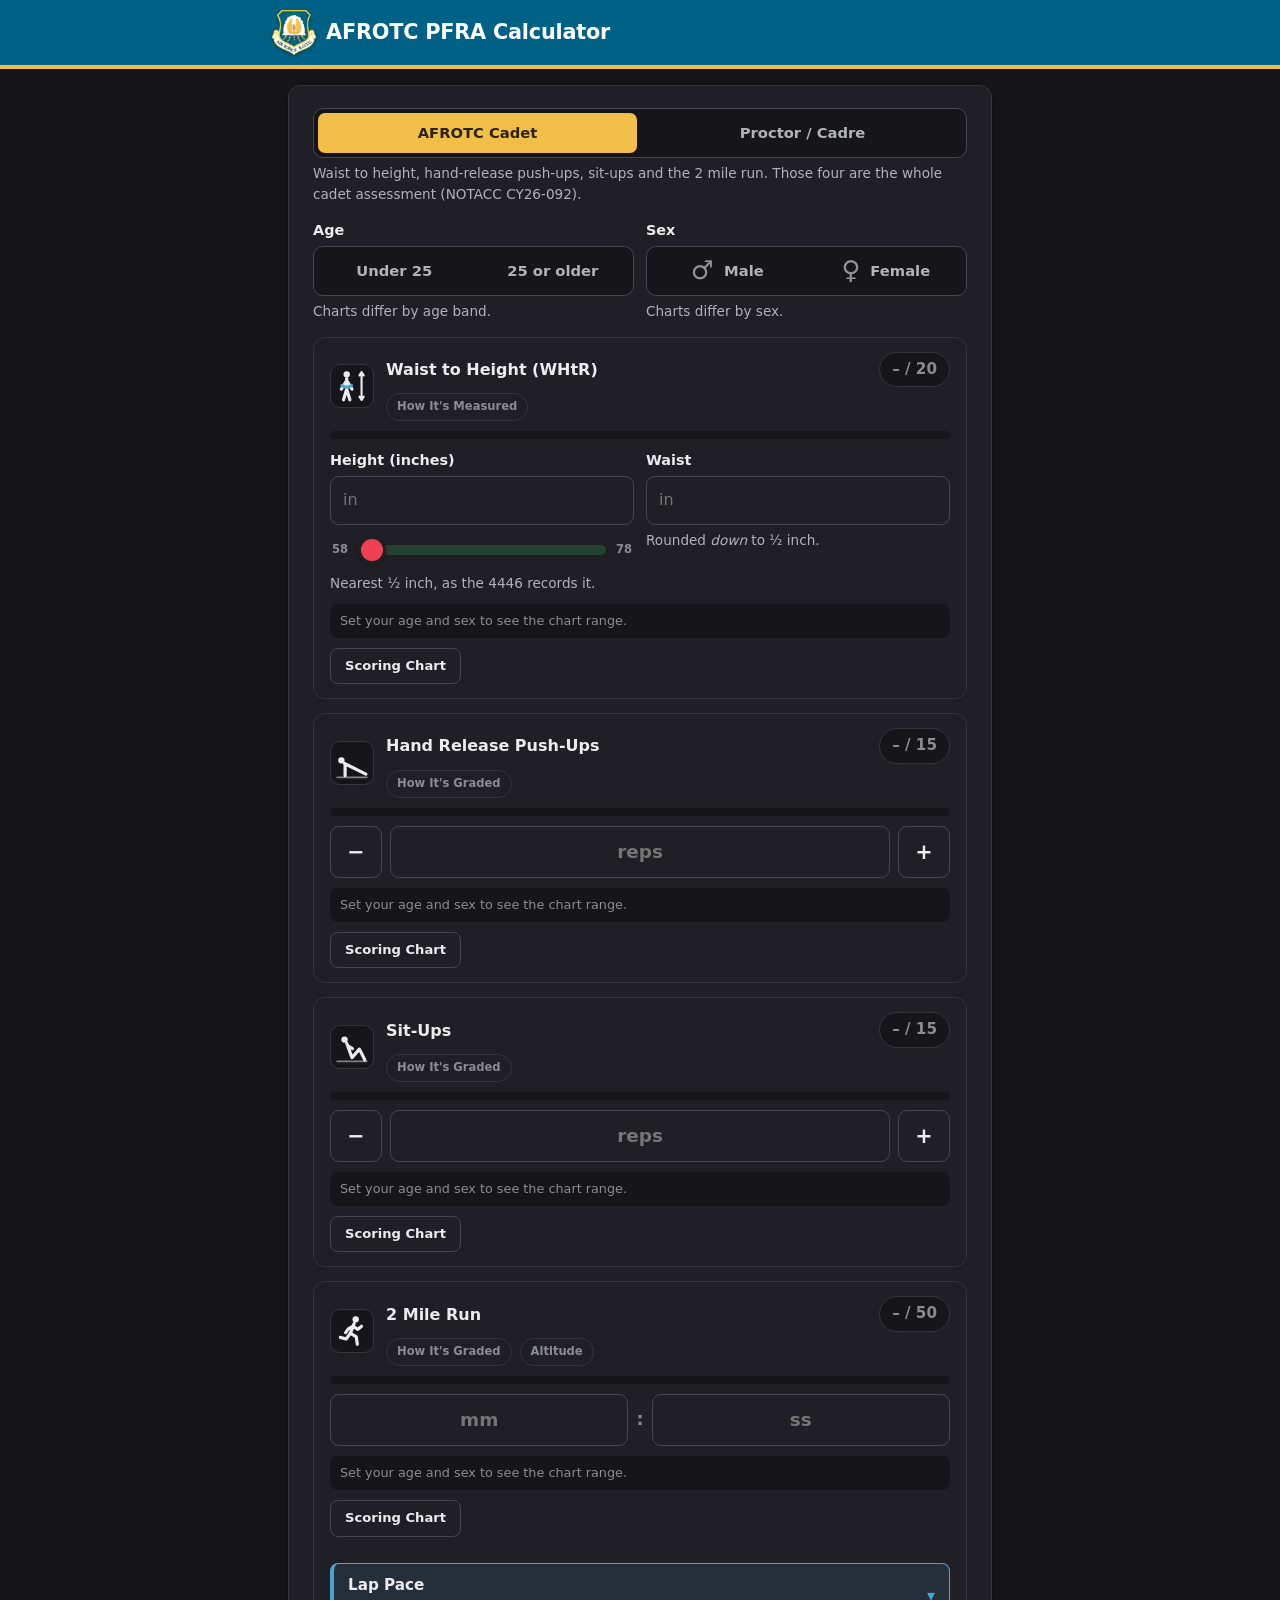
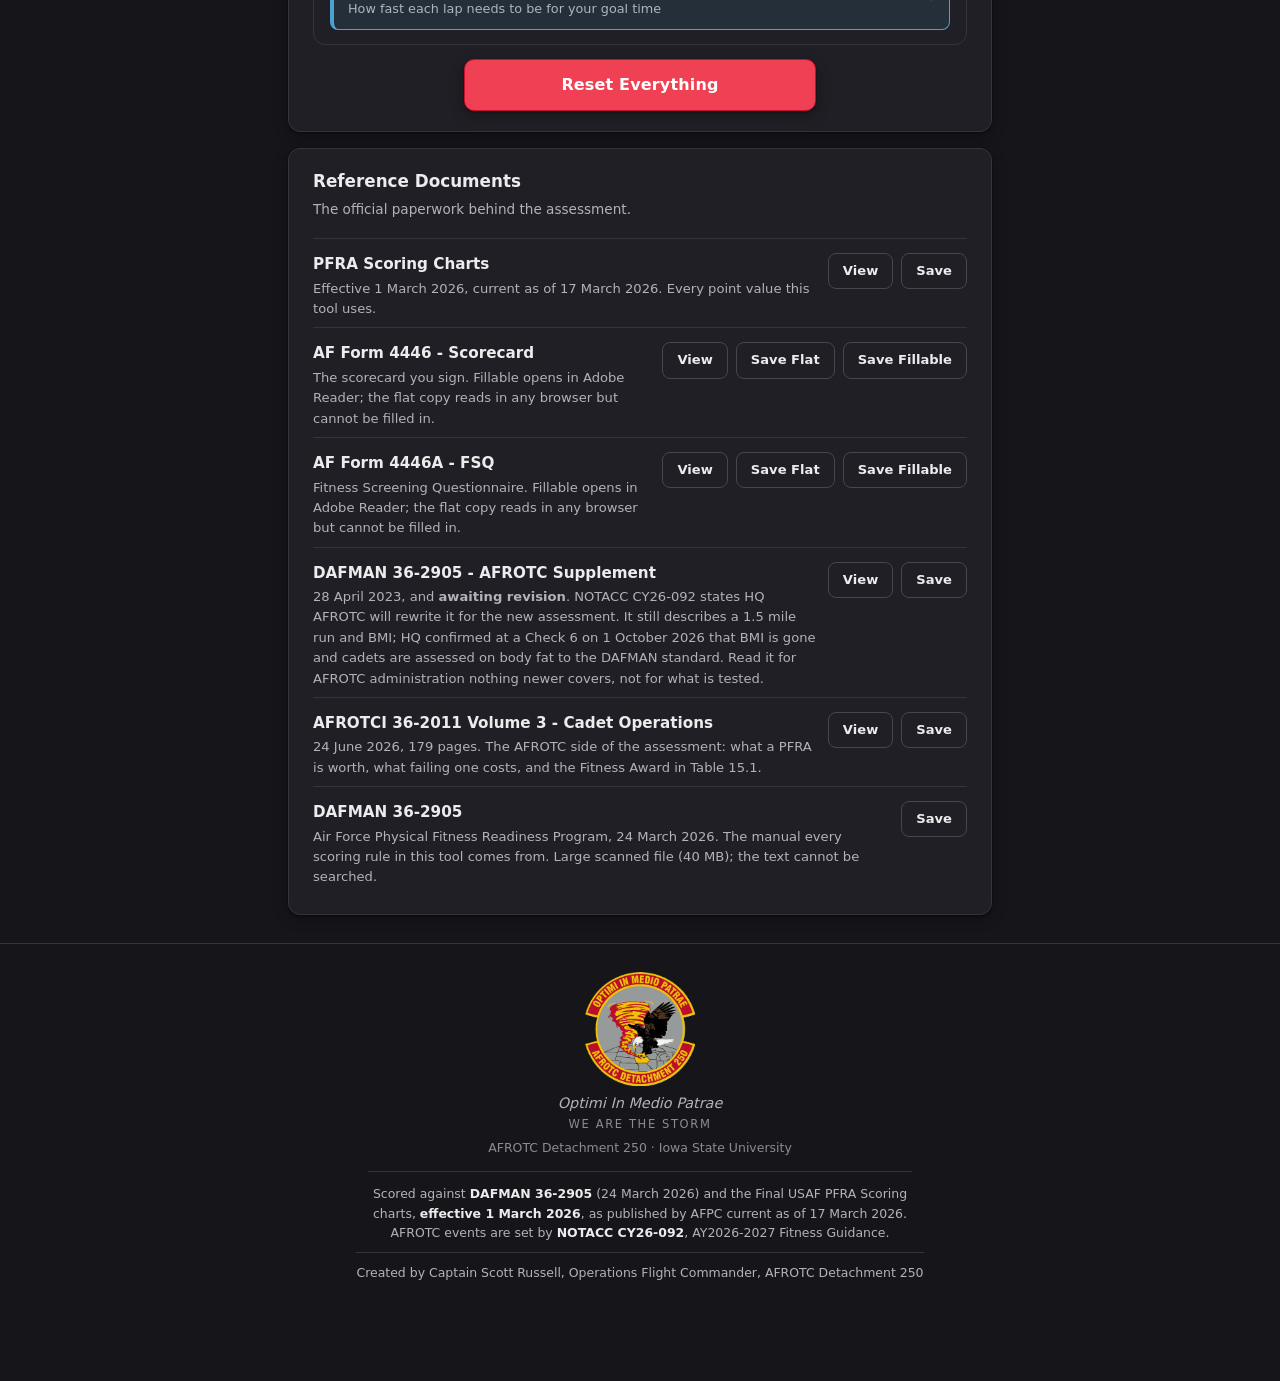
==== commit 3bebc1e6: "Put a pictogram beside each component Co-Authored-By: Claude Opus 5.5 <noreply@anthropic.com>" ====
--- a/index.html
+++ b/index.html
@@ -9,7 +9,7 @@
      page background dark before the stylesheet arrives. -->
 <meta name="color-scheme" content="dark light">
 <link rel="icon" href="assets/afrotc-shield-icon.png" type="image/png" sizes="96x96">
-<link rel="stylesheet" href="styles.css?v=4d08674d73">
+<link rel="stylesheet" href="styles.css?v=432f89e0a3">
 </head>
 <body>
 
@@ -81,6 +81,7 @@
     <!-- Body composition, measured first ----------------------------- -->
     <section class="event" data-component="body_composition">
       <div class="event-head">
+        <span class="event-icon" id="icon-body_composition" aria-hidden="true"></span>
         <h2>Waist to Height (WHtR)</h2>
         <div class="event-tools">
           <button type="button" class="verbiage-open" data-verbiage="body_composition"
@@ -149,6 +150,7 @@
     <!-- Muscular strength --------------------------------------------- -->
     <section class="event" data-component="muscular_strength">
       <div class="event-head">
+        <span class="event-icon" id="icon-muscular_strength" aria-hidden="true"></span>
         <h2 id="heading-muscular_strength">Hand Release Push-Ups</h2>
         <div class="event-tools">
           <button type="button" class="swap" data-swap="muscular_strength"
@@ -205,6 +207,7 @@
     <!-- Core endurance ------------------------------------------------ -->
     <section class="event" data-component="core_endurance">
       <div class="event-head">
+        <span class="event-icon" id="icon-core_endurance" aria-hidden="true"></span>
         <h2 id="heading-core_endurance">Sit-Ups</h2>
         <div class="event-tools">
           <button type="button" class="swap" data-swap="core_endurance"
@@ -269,6 +272,7 @@
     <!-- Cardiorespiratory --------------------------------------------- -->
     <section class="event" data-component="cardiorespiratory">
       <div class="event-head">
+        <span class="event-icon" id="icon-cardiorespiratory" aria-hidden="true"></span>
         <h2 id="heading-cardiorespiratory">2 Mile Run</h2>
         <div class="event-tools">
           <button type="button" class="swap" data-swap="cardiorespiratory"
@@ -719,6 +723,13 @@
       <ul id="warning-list"></ul>
     </div>
 
+    <!-- Paper only, and built by renderPrintPace(): the average lap of the
+         run or walk that was recorded, so the split goes back to the track.
+         After the failures and warnings rather than under the component
+         table: why a result failed belongs next to it, and a pace is the
+         thing that can go over onto a second sheet if anything has to. -->
+    <div class="print-only print-pace" id="print-pace"></div>
+
     <div class="card" id="aim-card">
       <h2>Aim for a Score</h2>
       <p class="card-intro">Enter a composite you want and see what reaches it.</p>
@@ -1009,6 +1020,6 @@
   <p class="created-by">Created by Captain Scott Russell, Operations Flight Commander, AFROTC Detachment 250</p>
 </footer>
 
-<script type="module" src="app.js?v=4d08674d73"></script>
+<script type="module" src="app.js?v=432f89e0a3"></script>
 </body>
 </html>
--- a/styles.css
+++ b/styles.css
@@ -771,16 +771,19 @@
  * cadre control and takes the second row when the name is long. */
 .event-head {
   display: grid;
-  grid-template-columns: 1fr auto;
+  grid-template-columns: auto 1fr auto;
   align-items: center;
   gap: 6px 12px;
 }
-.event-head h2 { grid-area: 1 / 1; font-size: 1rem; }
-.event-head .chip { grid-area: 1 / 2; }
+.event-head h2 { grid-area: 1 / 2; font-size: 1rem; }
+.event-head .chip { grid-area: 1 / 3; }
+/* The picture takes both rows on the left, so the name and its tools stay
+ * lined up with each other beside it. */
+.event-head .event-icon { grid-area: 1 / 1 / 3 / 2; }
 /* Both event controls share the second row. They wrap on a narrow screen
  * rather than squeezing the exercise name above them. */
 .event-head .event-tools {
-  grid-area: 2 / 1 / 3 / -1;
+  grid-area: 2 / 2 / 3 / -1;
   justify-self: start;
   display: flex;
   flex-wrap: wrap;
@@ -1801,6 +1804,37 @@
     font-size: 8pt;
     color: #444;
   }
+
+  /* --- the lap pace of the run ---------------------------------------------
+   * Words on the left, the drawing on the right, so it costs the height of
+   * the drawing and no more. Kept whole: a split torn from its drawing is no
+   * use at the track. The screen's brick and pale blue are too faint on
+   * paper, so the oval goes grey and the part lap goes the shield blue.
+   */
+  .print-only.print-pace {
+    --oval-surface: #e2e2e2;
+    --pace-accent: #006186;
+    display: grid;
+    grid-template-columns: 1fr 1fr;
+    align-items: center;
+    gap: 10pt;
+    padding-top: 4pt;
+    border-top: 1pt solid #000;
+    break-inside: avoid;
+  }
+  .print-only.print-pace:empty { display: none; }
+  .print-pace-title { font-size: 10pt; margin: 0 0 2pt; }
+  .print-pace-goal { margin: 0; font-size: 9pt; }
+  .print-pace-lap { margin: 1pt 0; font-size: 13pt; font-weight: 800; }
+  .print-pace-working { margin: 0; font-size: 8.5pt; line-height: 1.35; }
+  .print-pace .track-svg { max-height: 30mm; }
+  .print-pace .track-lane { stroke: #444; }
+  .print-pace .track-arrow { stroke: #444; }
+  .print-pace .track-arrowhead { fill: #444; }
+  .print-pace .track-label { stroke: #fff; }
+  .print-pace .track-count { fill: #000; font-size: 24px; }
+  .print-pace .pace-opening-label { font-size: 16px; }
+  .print-pace .track-label { font-size: 15px; stroke-width: 4px; }
 
   /* One sheet.
    *
@@ -2274,3 +2308,32 @@
 .pace-figure .track-count { font-size: 24px; }
 .pace-figure .pace-opening-label { font-size: 16px; }
 .pace-figure .track-label { font-size: 15px; stroke-width: 4px; }
+
+/* --- the picture beside each component -----------------------------------
+ * A tile so the four line up down the page whatever the figure's shape. The
+ * accent is the pace blue: the one part of each picture that is not a body
+ * (the band at the waist, the arrow under the HAMR) and not a score, so it
+ * borrows neither the pass green nor the setting gold. */
+.event-icon {
+  display: grid;
+  place-items: center;
+  width: 44px;
+  height: 44px;
+  border-radius: 10px;
+  background: var(--page);
+  border: 1px solid var(--line);
+  color: var(--ink);
+}
+.event-icon-svg {
+  width: 34px;
+  height: 34px;
+  fill: none;
+  stroke: currentColor;
+  stroke-width: 3;
+  stroke-linecap: round;
+  stroke-linejoin: round;
+}
+.event-icon-svg .icon-head { fill: currentColor; stroke: none; }
+.event-icon-svg .icon-thin { stroke-width: 2; }
+.event-icon-svg .icon-floor { stroke-width: 1.6; opacity: .5; }
+.event-icon-svg .icon-accent { stroke: var(--pace-accent); }
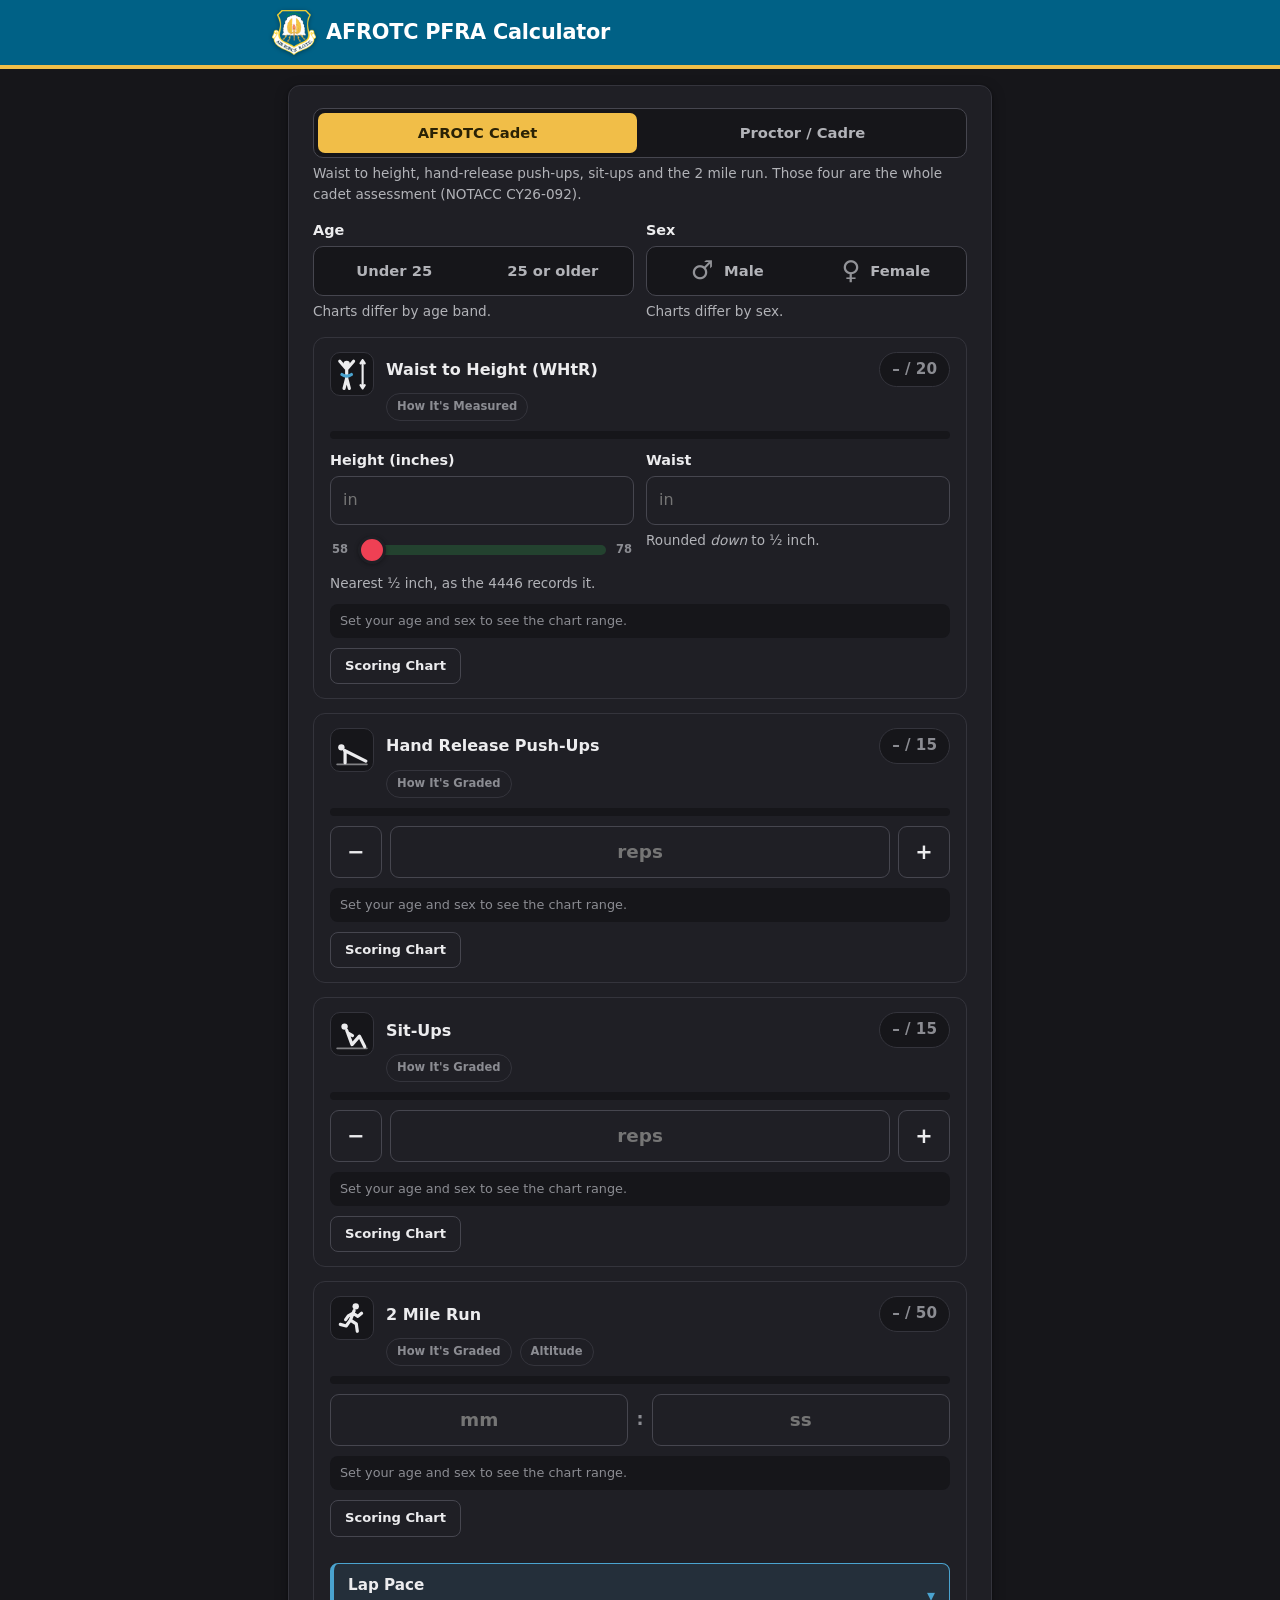
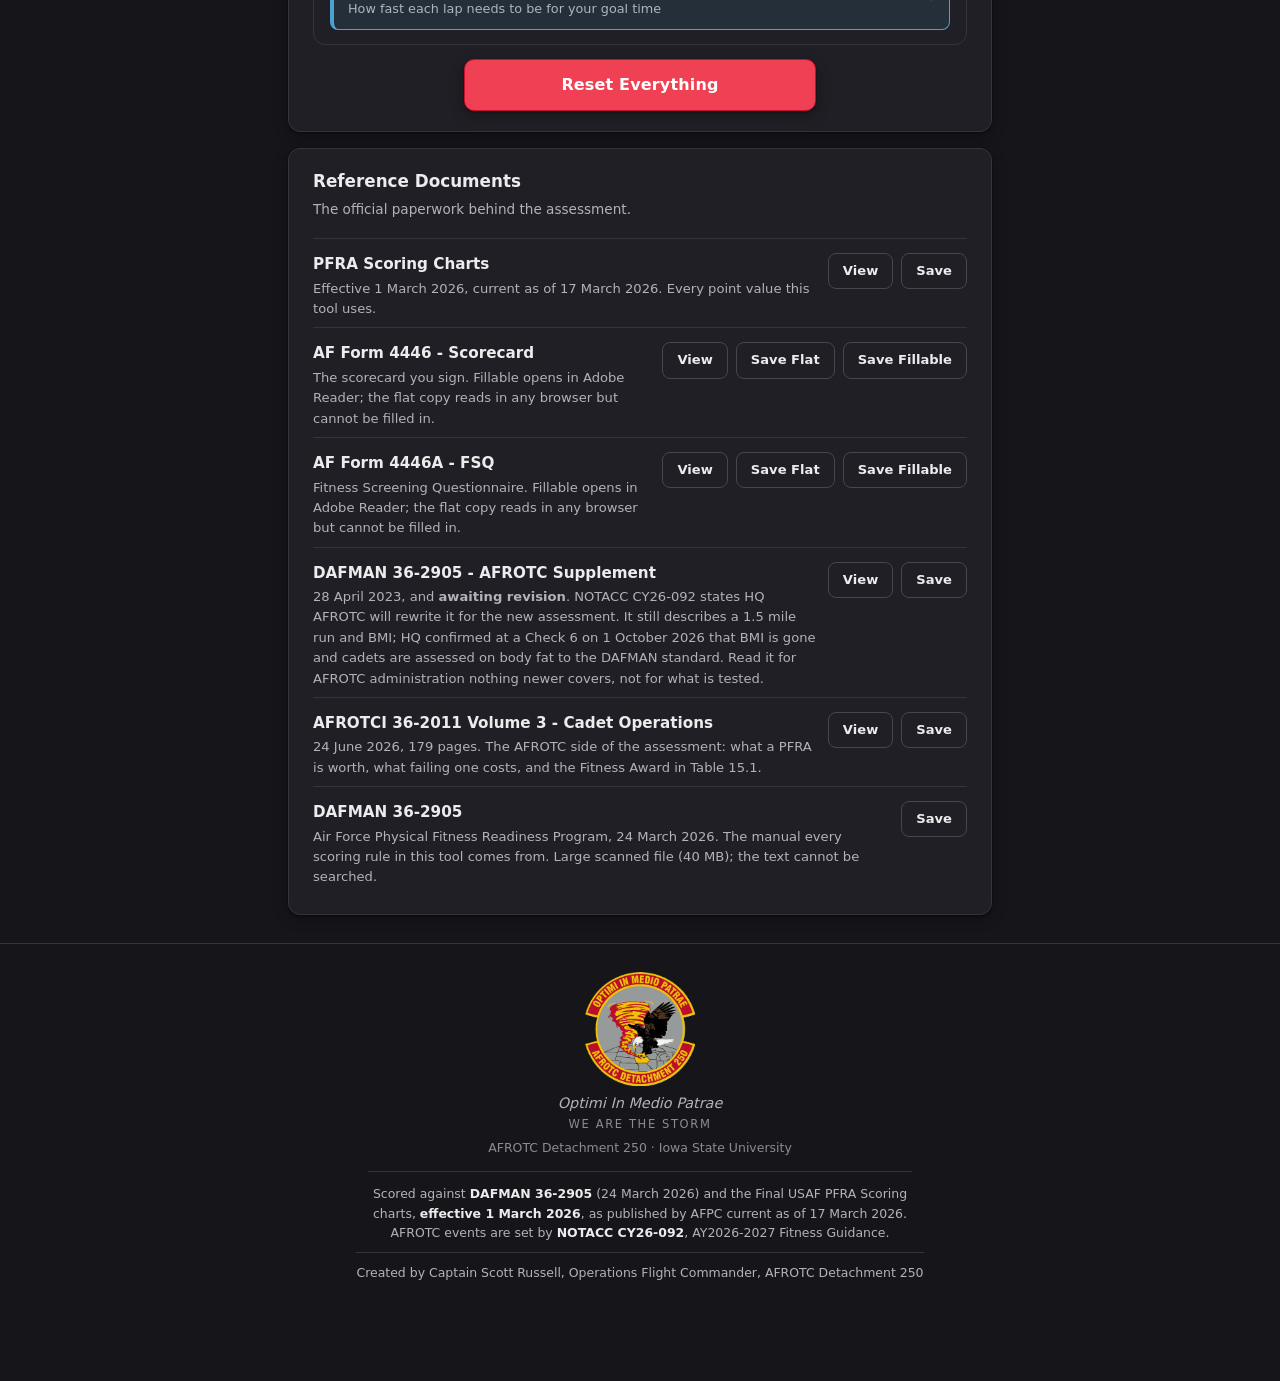
==== commit d07cf1cb: "Tap the picture to change the exercise, and show pictures in the picker Co-Authored-By: Claude Opus " ====
--- a/index.html
+++ b/index.html
@@ -9,7 +9,7 @@
      page background dark before the stylesheet arrives. -->
 <meta name="color-scheme" content="dark light">
 <link rel="icon" href="assets/afrotc-shield-icon.png" type="image/png" sizes="96x96">
-<link rel="stylesheet" href="styles.css?v=432f89e0a3">
+<link rel="stylesheet" href="styles.css?v=b9e9ecf50f">
 </head>
 <body>
 
@@ -150,7 +150,11 @@
     <!-- Muscular strength --------------------------------------------- -->
     <section class="event" data-component="muscular_strength">
       <div class="event-head">
-        <span class="event-icon" id="icon-muscular_strength" aria-hidden="true"></span>
+        <!-- A button in the proctor view, where tapping the picture changes
+             the exercise; a plain picture for a cadet. -->
+        <button type="button" class="event-icon" id="icon-muscular_strength"
+                data-swap-icon="muscular_strength" aria-controls="event-muscular_strength"
+                aria-expanded="false" title="Change exercise"></button>
         <h2 id="heading-muscular_strength">Hand Release Push-Ups</h2>
         <div class="event-tools">
           <button type="button" class="swap" data-swap="muscular_strength"
@@ -207,7 +211,11 @@
     <!-- Core endurance ------------------------------------------------ -->
     <section class="event" data-component="core_endurance">
       <div class="event-head">
-        <span class="event-icon" id="icon-core_endurance" aria-hidden="true"></span>
+        <!-- A button in the proctor view, where tapping the picture changes
+             the exercise; a plain picture for a cadet. -->
+        <button type="button" class="event-icon" id="icon-core_endurance"
+                data-swap-icon="core_endurance" aria-controls="event-core_endurance"
+                aria-expanded="false" title="Change exercise"></button>
         <h2 id="heading-core_endurance">Sit-Ups</h2>
         <div class="event-tools">
           <button type="button" class="swap" data-swap="core_endurance"
@@ -272,7 +280,11 @@
     <!-- Cardiorespiratory --------------------------------------------- -->
     <section class="event" data-component="cardiorespiratory">
       <div class="event-head">
-        <span class="event-icon" id="icon-cardiorespiratory" aria-hidden="true"></span>
+        <!-- A button in the proctor view, where tapping the picture changes
+             the exercise; a plain picture for a cadet. -->
+        <button type="button" class="event-icon" id="icon-cardiorespiratory"
+                data-swap-icon="cardiorespiratory" aria-controls="event-cardiorespiratory"
+                aria-expanded="false" title="Change exercise"></button>
         <h2 id="heading-cardiorespiratory">2 Mile Run</h2>
         <div class="event-tools">
           <button type="button" class="swap" data-swap="cardiorespiratory"
@@ -1020,6 +1032,6 @@
   <p class="created-by">Created by Captain Scott Russell, Operations Flight Commander, AFROTC Detachment 250</p>
 </footer>
 
-<script type="module" src="app.js?v=432f89e0a3"></script>
+<script type="module" src="app.js?v=b9e9ecf50f"></script>
 </body>
 </html>
--- a/styles.css
+++ b/styles.css
@@ -779,7 +779,7 @@
 .event-head .chip { grid-area: 1 / 3; }
 /* The picture takes both rows on the left, so the name and its tools stay
  * lined up with each other beside it. */
-.event-head .event-icon { grid-area: 1 / 1 / 3 / 2; }
+.event-head .event-icon { grid-area: 1 / 1 / 3 / 2; align-self: start; }
 /* Both event controls share the second row. They wrap on a narrow screen
  * rather than squeezing the exercise name above them. */
 .event-head .event-tools {
@@ -789,7 +789,10 @@
   flex-wrap: wrap;
   gap: 8px;
 }
-.event-head .swap { margin-left: 0; }
+/* Every chip, not just the swap: an auto margin pushes a chip that wraps onto
+ * the next line over to the right, which is worse now the row starts beside
+ * the picture rather than under it. */
+.event-head .event-tools > * { margin-left: 0; }
 
 /* Exempt is a claim about the member, not a score, so it reads as a state that
  * is on or off rather than as another quiet tool. Off it looks like its
@@ -2337,3 +2340,66 @@
 .event-icon-svg .icon-thin { stroke-width: 2; }
 .event-icon-svg .icon-floor { stroke-width: 1.6; opacity: .5; }
 .event-icon-svg .icon-accent { stroke: var(--pace-accent); }
+
+/* In the proctor view the picture is the way to change the exercise, so it
+ * looks like something to press: a gold corner badge with the swap arrows and
+ * a gold edge on hover. A cadet's is the same tile with none of that. */
+button.event-icon {
+  min-height: 0;
+  padding: 0;
+  font: inherit;
+  position: relative;
+}
+button.event-icon:disabled { cursor: default; opacity: 1; }
+button.event-icon.can-swap { cursor: pointer; }
+button.event-icon.can-swap::after {
+  content: "\21C4";
+  position: absolute;
+  right: -6px;
+  bottom: -6px;
+  width: 18px;
+  height: 18px;
+  display: grid;
+  place-items: center;
+  border-radius: 50%;
+  background: var(--gold);
+  color: #2a2205;
+  font-size: 11px;
+  font-weight: 800;
+  line-height: 1;
+  border: 2px solid var(--surface);
+}
+button.event-icon.can-swap:hover,
+button.event-icon.can-swap[aria-expanded="true"] { border-color: var(--gold); }
+button.event-icon.can-swap:focus-visible { outline: 3px solid var(--gold); outline-offset: 2px; }
+
+/* The picker's choices, each with its picture, the current one in gold. */
+.event-options { display: grid; gap: 6px; }
+.event-option {
+  display: grid;
+  grid-template-columns: auto 1fr;
+  align-items: center;
+  gap: 12px;
+  min-height: 52px;
+  padding: 6px 12px 6px 6px;
+  text-align: left;
+  font-size: .9rem;
+  color: var(--ink);
+  background: var(--surface);
+  border: 1px solid var(--line);
+  border-radius: 9px;
+}
+.event-option:hover { border-color: var(--gold); }
+.event-option[aria-pressed="true"] {
+  border-color: var(--gold);
+  box-shadow: inset 4px 0 0 var(--gold);
+}
+.event-option-icon {
+  display: grid;
+  place-items: center;
+  width: 40px;
+  height: 40px;
+  border-radius: 8px;
+  background: var(--page);
+}
+.event-option-icon .event-icon-svg { width: 32px; height: 32px; }
